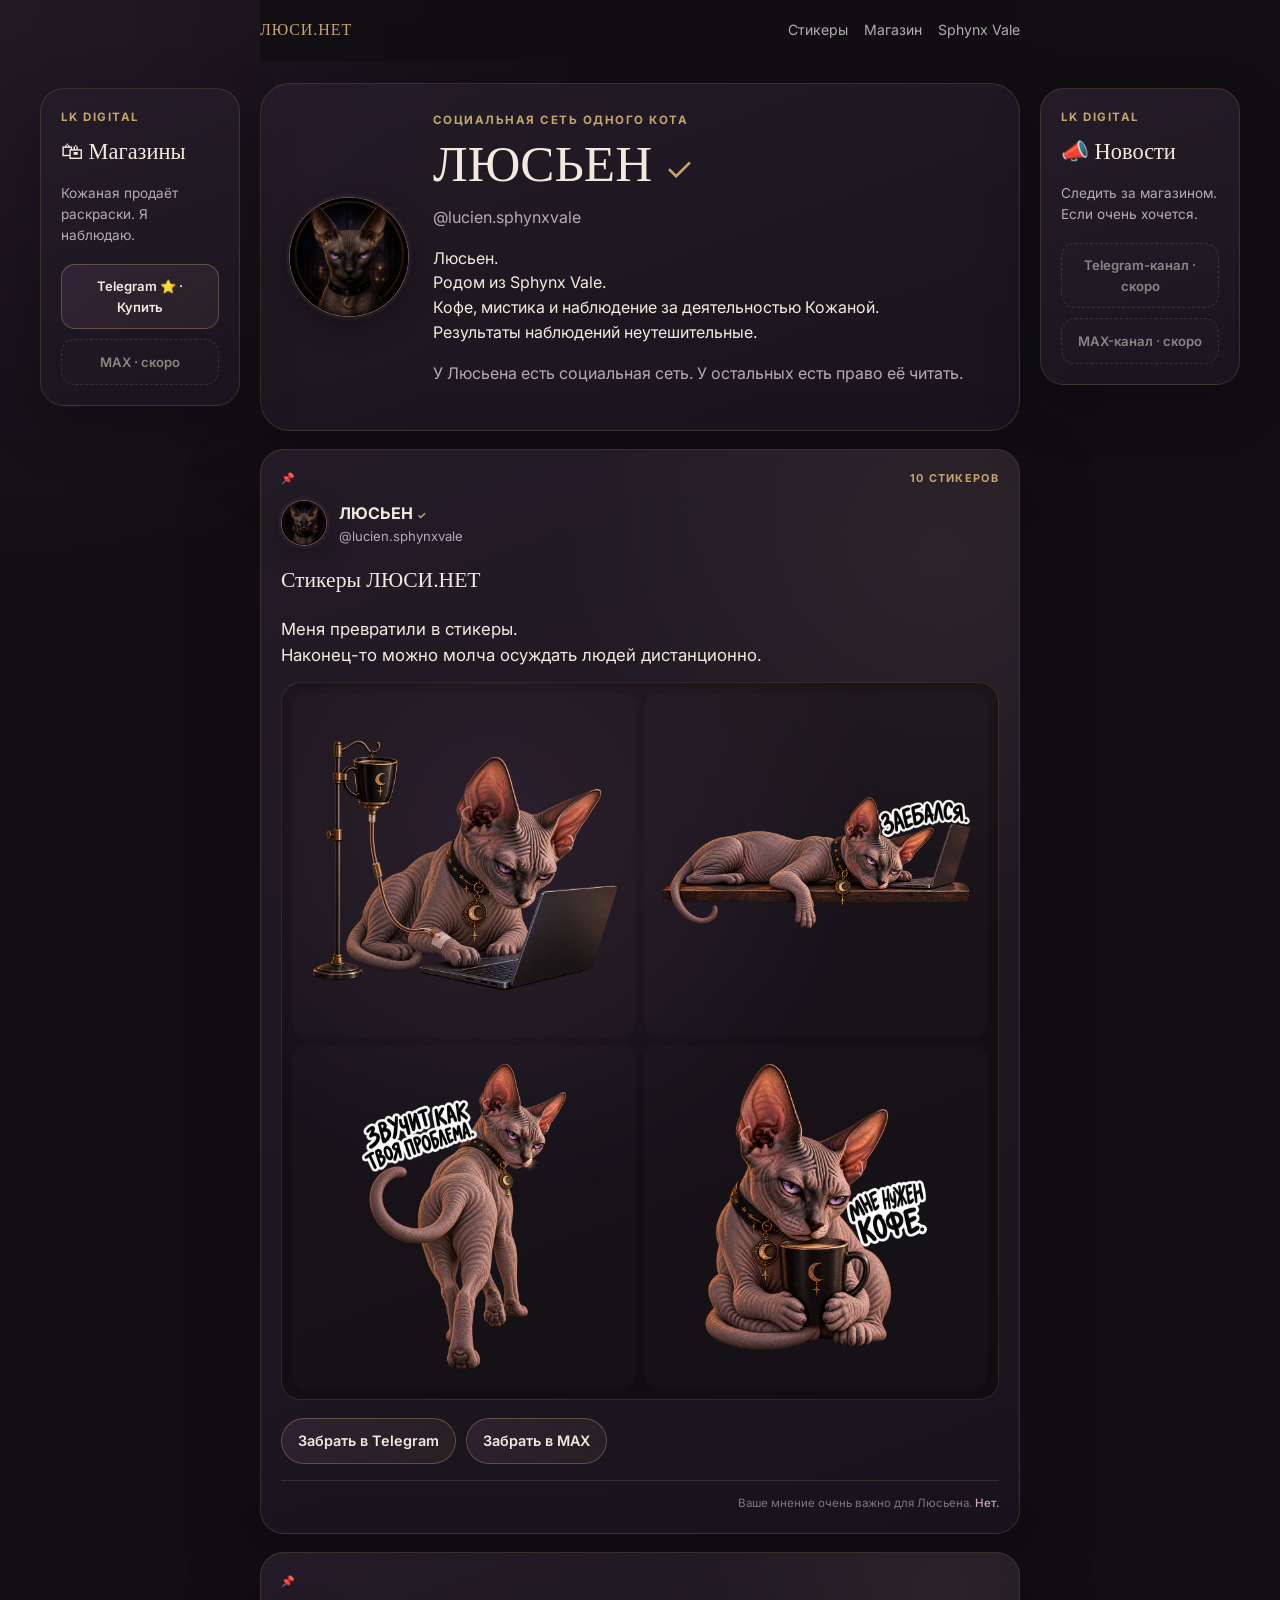
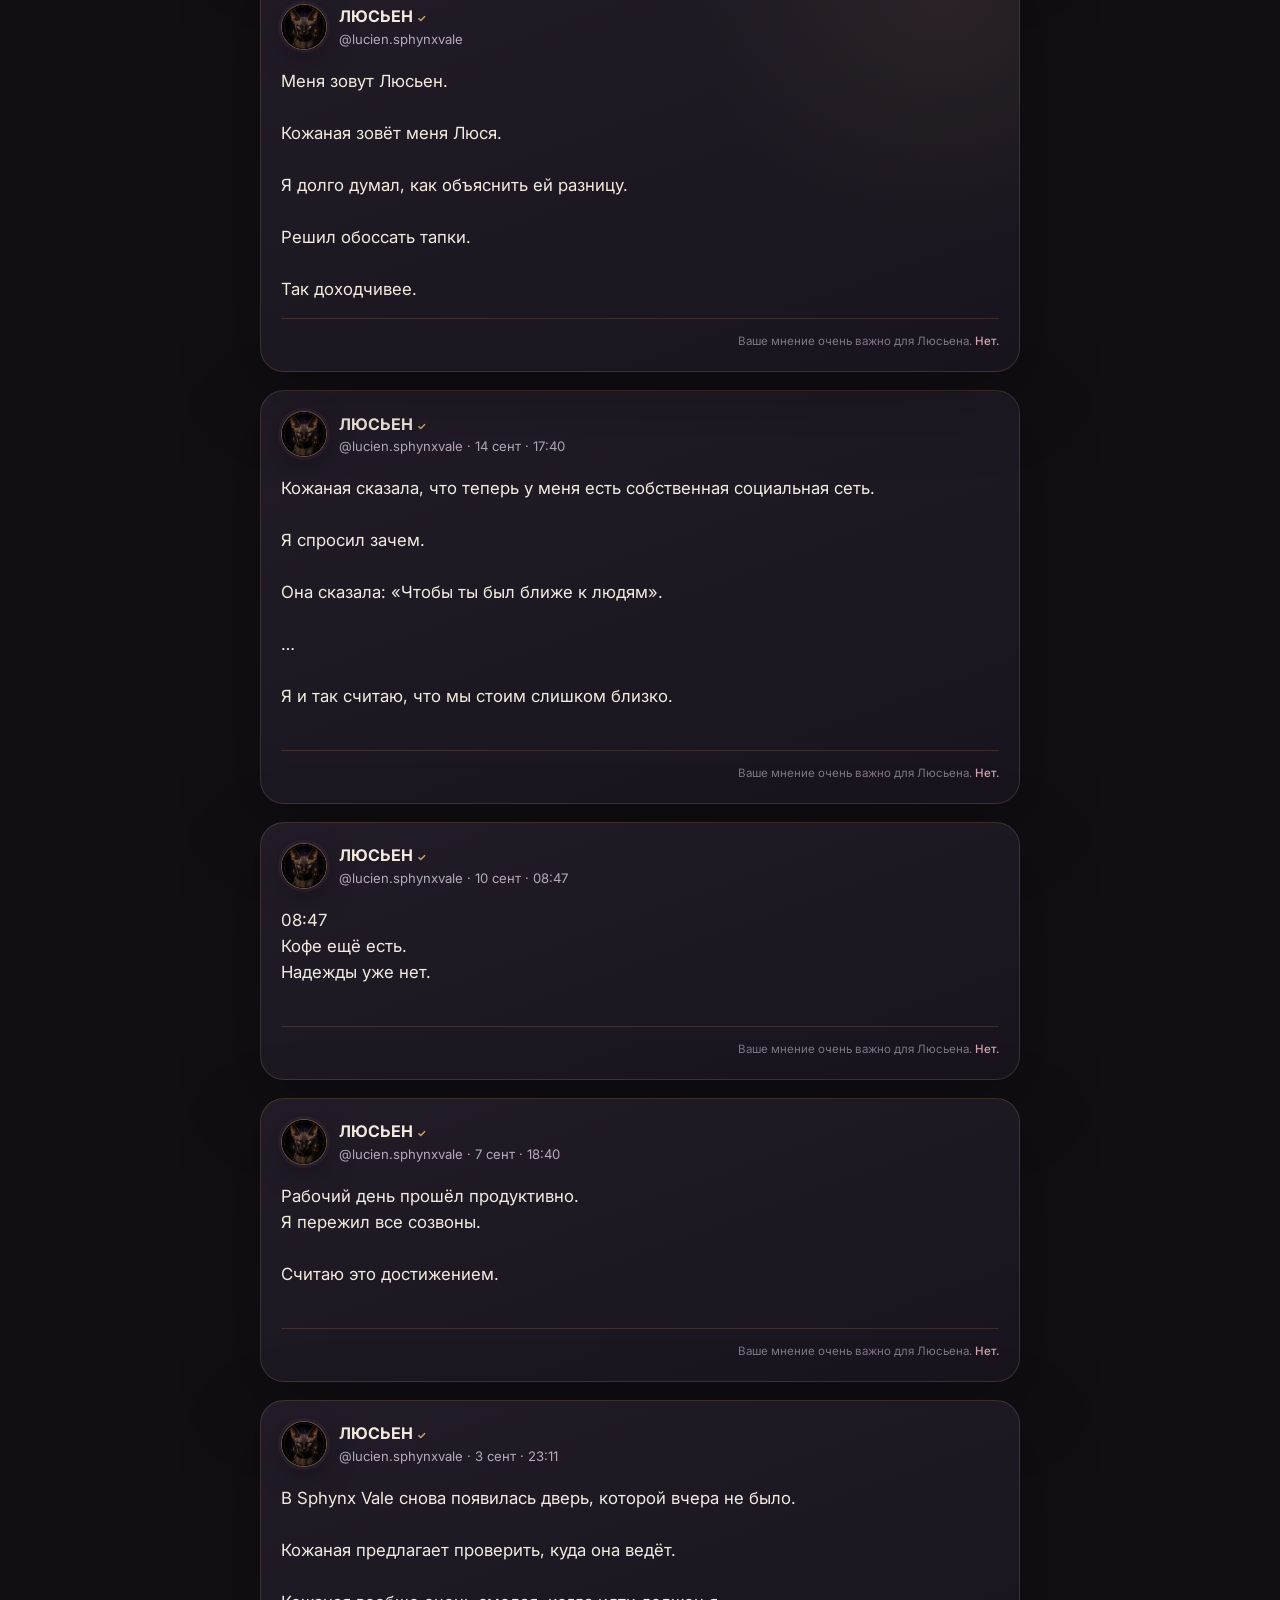
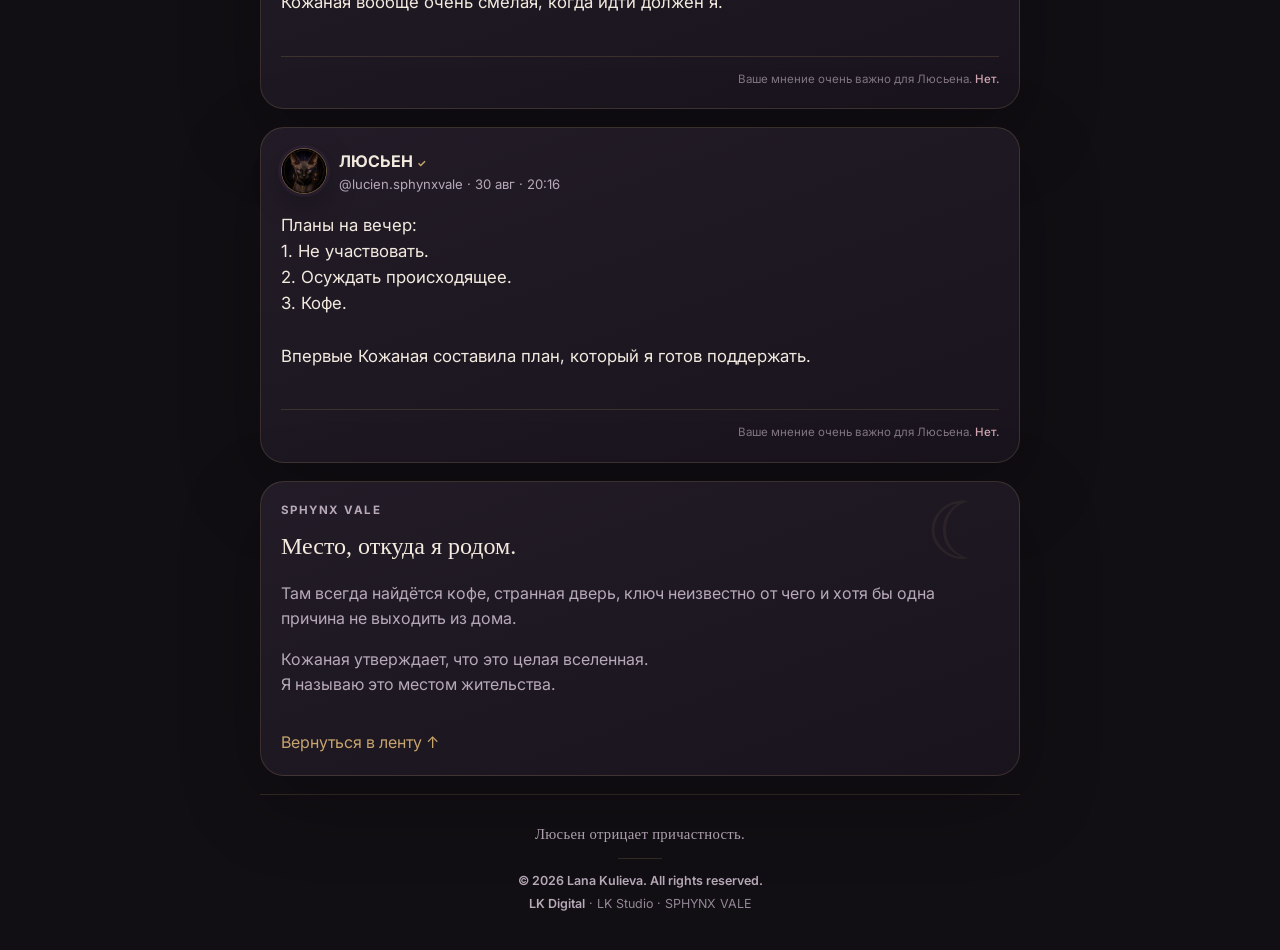
==== index.html @ 1150fdb3 "Anchor shop navigation and refresh cached JS for pin icons" ====
<!doctype html>
<html lang="ru">
<head>
  <meta charset="utf-8" />
  <meta name="viewport" content="width=device-width, initial-scale=1" />
  <meta name="theme-color" content="#17131a" />
  <meta name="description" content="ЛЮСИ.НЕТ — личная социальная сеть одного очень уставшего сфинкса." />
  <title>ЛЮСИ.НЕТ</title>
  <link rel="canonical" href="https://lusy.space/" />
  <link rel="icon" type="image/png" href="./public/assets/lucien_profile_avatar_square.png" />
  <link rel="apple-touch-icon" href="./public/assets/lucien_profile_avatar_square.png" />
  <meta property="og:type" content="website" />
  <meta property="og:url" content="https://lusy.space/" />
  <meta property="og:title" content="ЛЮСИ.НЕТ" />
  <meta property="og:description" content="Социальная сеть Люсьена. Люсьен отрицает причастность." />
  <meta property="og:image" content="https://lusy.space/public/assets/lucien_profile_avatar_square.png" />
  <meta property="og:image:alt" content="Люсьен — сфинкс из Sphynx Vale" />
  <meta name="twitter:card" content="summary" />
  <meta name="twitter:title" content="ЛЮСИ.НЕТ" />
  <meta name="twitter:description" content="Социальная сеть Люсьена. Люсьен отрицает причастность." />
  <meta name="twitter:image" content="https://lusy.space/public/assets/lucien_profile_avatar_square.png" />
  <link rel="preconnect" href="https://fonts.googleapis.com">
  <link rel="preconnect" href="https://fonts.gstatic.com" crossorigin>
  <link href="https://fonts.googleapis.com/css2?family=Inter:wght@400;500;600;700&family=Prata&display=swap" rel="stylesheet">
  <link rel="stylesheet" href="./styles.css?v=20261015-2" />
</head>
<body>
  <div class="site-shell">
    <header class="topbar">
      <a class="brand" href="#top" aria-label="ЛЮСИ.НЕТ">ЛЮСИ.НЕТ</a>
      <nav class="topnav" aria-label="Навигация">
        <a href="#stickers">Стикеры</a>
        <a href="#lk-digital">Магазин</a>
        <a href="#worlds">Sphynx Vale</a>
      </nav>
    </header>

    <div id="lk-digital" class="shop-sidebars" aria-label="LK Digital">
      <aside class="shop-sidebar shop-sidebar-left">
        <p class="eyebrow">LK Digital</p><h2>🛍 Магазины</h2>
        <p>Кожаная продаёт раскраски. Я наблюдаю.</p>
        <div class="shop-side-links">
          <a class="platform-button" href="https://t.me/LKDigitalShopBot" target="_blank" rel="noopener noreferrer">Telegram ⭐ · Купить</a>
          <span class="platform-button shop-button-pending" aria-disabled="true">MAX · скоро</span>
        </div>
      </aside>
      <aside class="shop-sidebar shop-sidebar-right">
        <p class="eyebrow">LK Digital</p><h2>📣 Новости</h2>
        <p>Следить за магазином. Если очень хочется.</p>
        <div class="shop-side-links">
          <span class="platform-button shop-button-pending" aria-disabled="true">Telegram-канал · скоро</span>
          <span class="platform-button shop-button-pending" aria-disabled="true">MAX-канал · скоро</span>
        </div>
      </aside>
    </div>
    <div class="shop-mobile-bar" aria-label="Быстрый доступ к магазину">
      <details class="shop-mobile-group"><summary>🛍 Купить</summary>
        <div class="shop-mobile-links">
          <a class="platform-button" href="https://t.me/LKDigitalShopBot" target="_blank" rel="noopener noreferrer">Telegram ⭐ · Купить</a>
          <span class="platform-button shop-button-pending" aria-disabled="true">MAX · скоро</span>
        </div>
      </details>
      <details class="shop-mobile-group"><summary>📣 Новости</summary>
        <div class="shop-mobile-links">
          <span class="platform-button shop-button-pending" aria-disabled="true">Telegram-канал · скоро</span>
          <span class="platform-button shop-button-pending" aria-disabled="true">MAX-канал · скоро</span>
        </div>
      </details>
    </div>
    <main id="top">
      <section class="profile-card" aria-labelledby="profile-name">
        <div class="profile-avatar"><img src="./public/assets/lucien_profile_avatar_square.png" alt="Люсьен — сфинкс из Sphynx Vale" /></div>
        <div class="profile-copy">
          <div class="eyebrow">социальная сеть одного кота</div>
          <h1 id="profile-name">ЛЮСЬЕН <span class="verified" aria-label="проверенный профиль">✓</span></h1>
          <p class="handle">@lucien.sphynxvale</p>
          <p class="bio">Люсьен.<br>Родом из Sphynx Vale.<br>Кофе, мистика и наблюдение за деятельностью Кожаной.<br>Результаты наблюдений неутешительные.</p>
          <p class="profile-note">У Люсьена есть социальная сеть. У остальных есть право её читать.</p>
        </div>
      </section>

      <section id="stickers" class="post-card pinned-post" aria-label="Закреплённый пост Люсьена">
        <p class="eyebrow">закреплено</p>
        <header class="post-header">
          <div class="post-avatar"><img src="./public/assets/lucien_profile_avatar_square.png" alt="" /></div>
          <div>
            <div class="post-name">ЛЮСЬЕН <span class="verified">✓</span></div>
            <div class="post-meta"><span class="post-handle">@lucien.sphynxvale</span></div>
          </div>
        </header>
        <div class="post-text">Меня превратили в стикеры.<br>Наконец-то можно молча осуждать людей дистанционно.</div>
        <div class="button-row" aria-label="Площадки со стикерами">
          <a class="platform-button" href="https://t.me/addstickers/LucienSphynxVale" target="_blank" rel="noopener noreferrer">Забрать в Telegram</a>
          <a class="platform-button" href="https://max.ru/stickerset/tF6aGhBbHkUcDq4DeCsr9boXd4EbcHe0UyiUWlW85Z0" target="_blank" rel="noopener noreferrer">Забрать в MAX</a>
        </div>
        <div class="post-actions">
          <span class="opinion-note">Ваше мнение очень важно для Люсьена. <strong>Нет.</strong></span>
        </div>
      </section>

      <article class="post-card pinned-post" id="post-name-lucy" aria-label="Закреплённый пост №2 Люсьена">
        <div class="pinned-label"><span aria-label="Закреплённый пост" title="Закреплённый пост">📌</span></div>
        <header class="post-header">
          <div class="post-avatar"><img src="./public/assets/lucien_profile_avatar_square.png" alt="" /></div>
          <div>
            <div class="post-name">ЛЮСЬЕН <span class="verified">✓</span></div>
            <div class="post-meta"><span class="post-handle">@lucien.sphynxvale</span></div>
          </div>
        </header>
        <div class="post-text">Меня зовут Люсьен.

Кожаная зовёт меня Люся.

Я долго думал, как объяснить ей разницу.

Решил обоссать тапки.

Так доходчивее.</div>
        <div class="post-actions">
          <span class="opinion-note">Ваше мнение очень важно для Люсьена. <strong>Нет.</strong></span>
        </div>
      </article>

      <section id="feed" class="feed" aria-label="Лента Люсьена"></section>

      <section id="worlds" class="utility-card worlds-card">
        <div>
          <p class="eyebrow">Sphynx Vale</p>
          <h2>Место, откуда я родом.</h2>
          <p>Там всегда найдётся кофе, странная дверь, ключ неизвестно от чего и хотя бы одна причина не выходить из дома.</p>
          <p>Кожаная утверждает, что это целая вселенная.<br>Я называю это местом жительства.</p>
        </div>
        <a class="ghost-link" href="#feed">Вернуться в ленту ↑</a>
      </section>
    </main>

    <footer class="site-footer">
      <div class="footer-lore">Люсьен отрицает причастность.</div>
      <div class="footer-divider" aria-hidden="true"></div>
      <div class="footer-legal">
        <strong>© 2026 Lana Kulieva. All rights reserved.</strong>
        <span><strong>LK Digital</strong> · LK Studio · SPHYNX VALE</span>
      </div>
    </footer>
  </div>

  <template id="post-template">
    <article class="post-card">
      <header class="post-header">
        <div class="post-avatar"><img src="./public/assets/lucien_profile_avatar_square.png" alt="" /></div>
        <div>
          <div class="post-name">ЛЮСЬЕН <span class="verified">✓</span></div>
          <div class="post-meta"><span class="post-handle">@lucien.sphynxvale</span> · <time></time></div>
        </div>
      </header>
      <div class="post-visual" hidden></div>
      <div class="post-text"></div>
      <a class="post-cta" hidden></a>
      <div class="post-actions">
        <span class="opinion-note">Ваше мнение очень важно для Люсьена. <strong>Нет.</strong></span>
      </div>
    </article>
  </template>

  <script src="./app.js?v=20261015-2" defer></script>
</body>
</html>
---- styles.css ----
:root{--bg:#120f14;--panel:#201924;--text:#f3eadf;--muted:#b7a9b8;--gold:#c7a46d;--plum:#6e456f;--line:rgba(199,164,109,.18)}*{box-sizing:border-box}html{scroll-behavior:smooth}body{margin:0;background:radial-gradient(circle at top left,rgba(110,69,111,.18),transparent 36rem),#120f14;color:var(--text);font-family:Inter,system-ui,sans-serif;line-height:1.55}.site-shell{width:min(100% - 28px,760px);margin:auto}.topbar{position:sticky;top:0;z-index:20;display:flex;justify-content:space-between;align-items:center;gap:18px;padding:18px 0;background:rgba(18,15,20,.92);backdrop-filter:blur(14px)}.brand{font-family:Georgia,serif;color:var(--gold);text-decoration:none;letter-spacing:.06em;white-space:nowrap}.topnav{display:flex;gap:16px;flex-wrap:wrap;justify-content:flex-end;min-width:0}.topnav a{color:var(--muted);text-decoration:none;font-size:.88rem;white-space:nowrap}.topnav a:hover{color:var(--text)}main{display:grid;gap:18px;padding-top:22px}.profile-card,.post-card,.utility-card{background:linear-gradient(160deg,rgba(36,29,41,.96),rgba(25,20,29,.97));border:1px solid var(--line);box-shadow:0 24px 80px rgba(0,0,0,.28)}.profile-card{display:grid;grid-template-columns:120px 1fr;gap:24px;align-items:center;padding:28px;border-radius:30px;margin:0}.profile-avatar,.post-avatar{position:relative;overflow:hidden;border:1px solid rgba(199,164,109,.5);background:#0b090c;border-radius:50%;box-shadow:0 0 0 3px rgba(110,69,111,.14),0 8px 28px rgba(0,0,0,.34)}.profile-avatar{width:120px;aspect-ratio:1}.profile-avatar img,.post-avatar img{width:100%;height:100%;display:block;object-fit:contain;background:#080709}.eyebrow{margin:0 0 8px;color:var(--gold);text-transform:uppercase;letter-spacing:.13em;font-size:.72rem;font-weight:700}h1,h2{font-family:Georgia,serif;font-weight:400}h1{margin:0;font-size:clamp(2rem,8vw,3.2rem);line-height:1}h2{margin:0 0 8px}.verified{color:var(--gold);font-family:Inter,sans-serif;font-size:.65em}.handle,.profile-note{color:var(--muted)}.feed{display:grid;gap:18px}.post-card,.utility-card{border-radius:24px;padding:20px}.post-header{display:flex;gap:12px;align-items:center}.post-avatar{width:46px;height:46px;flex:0 0 46px}.post-name{font-weight:700}.post-meta{color:var(--muted);font-size:.82rem}.post-text{white-space:pre-line;font-size:1.05rem;margin-top:18px}.post-cta{display:inline-flex;margin-top:16px;color:var(--gold);text-decoration:none;font-weight:600}.post-actions{display:flex;justify-content:flex-end;gap:12px;margin-top:16px;padding-top:14px;border-top:1px solid var(--line)}.opinion-note{color:#827684;font-size:.72rem;text-align:right}.opinion-note strong{color:#d2a6b2;font-weight:500}.utility-card{margin-top:0}.utility-card p{color:var(--muted)}.button-row{display:flex;flex-wrap:wrap;gap:10px;margin-top:18px}.platform-button{display:inline-flex;align-items:center;justify-content:center;border:1px solid rgba(199,164,109,.35);background:linear-gradient(135deg,rgba(110,69,111,.24),rgba(199,164,109,.08));color:var(--text);padding:11px 16px;border-radius:999px;text-decoration:none;font-size:.9rem;font-weight:600;transition:transform .18s ease,border-color .18s ease,background .18s ease}.platform-button:hover{transform:translateY(-1px);border-color:rgba(199,164,109,.72);background:linear-gradient(135deg,rgba(110,69,111,.34),rgba(199,164,109,.13))}.platform-button:focus-visible{outline:2px solid var(--gold);outline-offset:3px}.ghost-link{display:inline-block;margin-top:18px;color:var(--gold);text-decoration:none}.pinned-post{position:relative;overflow:hidden}.pinned-post:before{content:"";position:absolute;inset:0;background:radial-gradient(circle at 90% 10%,rgba(199,164,109,.07),transparent 32%);pointer-events:none}.pinned-label{display:flex;justify-content:space-between;gap:12px;color:var(--gold);text-transform:uppercase;letter-spacing:.12em;font-size:.68rem;font-weight:700;margin-bottom:14px}.sticker-heading{font-family:Georgia,serif;font-size:1.35rem;margin-top:18px}.sticker-preview{margin-top:14px;border:1px solid rgba(199,164,109,.16);border-radius:20px;background:radial-gradient(circle at 30% 20%,rgba(110,69,111,.24),transparent 50%),rgba(8,7,9,.5);padding:10px;overflow:hidden}.sticker-grid{display:grid;grid-template-columns:repeat(2,minmax(0,1fr));gap:8px}.sticker-grid img{display:block;width:100%;aspect-ratio:1;object-fit:contain;border-radius:14px;background:rgba(255,255,255,.015);min-width:0}.section-marker{display:flex;align-items:center;gap:12px;color:var(--gold);font-size:.72rem;text-transform:uppercase;letter-spacing:.12em;padding:2px 4px}.section-rule{height:1px;flex:1;background:var(--line)}.worlds-card{position:relative;overflow:hidden}.world-symbol{position:absolute;right:22px;top:10px;font-family:Georgia,serif;font-size:5rem;line-height:1;color:rgba(199,164,109,.08)}.small-note{font-size:.82rem}.site-footer{display:flex;flex-direction:column;align-items:center;justify-content:center;gap:12px;color:#746976;border-top:1px solid var(--line);padding:28px 0 36px;margin-top:18px;font-size:.78rem;text-align:center}.footer-lore{width:100%;font-family:Georgia,serif;color:#b7a9b8;font-size:.92rem;letter-spacing:.02em}.footer-divider{width:44px;height:1px;background:var(--line)}.footer-legal{display:flex;flex-direction:column;align-items:center;gap:4px;width:100%;color:#938697}.footer-legal strong{color:#b7a9b8;font-weight:600}.error-page{min-height:100vh;display:grid;place-items:center;padding:24px}.error-shell{width:min(100%,620px);text-align:center;padding:42px 28px;border:1px solid var(--line);border-radius:30px;background:linear-gradient(160deg,rgba(36,29,41,.96),rgba(25,20,29,.97));box-shadow:0 24px 80px rgba(0,0,0,.35)}.error-avatar{width:112px;height:112px;object-fit:contain;border-radius:50%;border:1px solid rgba(199,164,109,.5);background:#080709;margin:0 auto 20px;display:block}.error-shell h1{margin-bottom:16px}.error-copy{color:var(--muted);font-size:1.05rem;margin:0 auto 24px;max-width:430px}@media(max-width:640px){.site-shell{width:min(100% - 24px,760px)}.topbar{align-items:stretch;flex-direction:column;gap:10px;padding:12px 0 10px}.brand{display:block;width:100%;padding:4px 0 2px;text-align:center;font-size:1rem;letter-spacing:.08em}.topnav{display:grid;grid-template-columns:repeat(2,minmax(0,1fr));gap:6px;width:100%}.topnav a{min-width:0;text-align:center;white-space:normal;font-size:.76rem;line-height:1.2;padding:8px 6px;border:1px solid rgba(199,164,109,.12);border-radius:999px;background:rgba(255,255,255,.02)}.profile-card{grid-template-columns:78px 1fr;gap:16px;padding:20px;align-items:center}.profile-avatar{width:78px;margin-top:0}.platform-button{flex:1 1 190px}.sticker-preview{padding:6px}.sticker-grid{gap:6px}.site-footer{padding-bottom:30px}.footer-lore{font-size:.88rem}.footer-legal{font-size:.74rem}.error-shell{padding:34px 20px}.error-avatar{width:92px;height:92px}}
/* LK Digital links */
.shop-card{position:relative;overflow:hidden}.shop-card h2{max-width:32rem}.shop-links{display:grid;grid-template-columns:repeat(2,minmax(0,1fr));gap:10px;margin-top:14px}.shop-button{min-width:0;min-height:54px;text-align:center;line-height:1.35;border-radius:16px;white-space:normal}.shop-subheading{margin:22px 0 0;color:var(--gold)!important;font-size:.9rem;font-weight:700}.shop-button-pending{opacity:.52;cursor:not-allowed;border-style:dashed;background:rgba(255,255,255,.025);transform:none!important}.shop-button-pending:hover{border-color:rgba(199,164,109,.35);background:rgba(255,255,255,.025)}@media(max-width:480px){.shop-links{grid-template-columns:1fr}}

/* Sticky LK Digital side panels on wide desktops */
.shop-sidebars{display:none}
.shop-mobile-bar{display:none}
@media(min-width:1200px){
 .shop-sidebars{display:block}
 .shop-sidebar{position:fixed;top:88px;z-index:12;width:clamp(175px,calc((100vw - 830px)/2 - 25px),300px);max-height:calc(100vh - 105px);overflow:auto;padding:20px;border:1px solid var(--line);border-radius:24px;background:linear-gradient(160deg,#241d29,#19141d);box-shadow:0 20px 55px rgba(0,0,0,.25)}
 .shop-sidebar-left{right:calc(50% + 400px)}
 .shop-sidebar-right{left:calc(50% + 400px)}
 .shop-sidebar h2{font-size:1.4rem}
 .shop-sidebar p:not(.eyebrow){font-size:.85rem;color:var(--muted)}
 .shop-side-links{display:grid;gap:10px;margin-top:18px}
 .shop-side-links .platform-button{min-height:46px;text-align:center;border-radius:14px;white-space:normal;font-size:.82rem}
}
@media(max-width:1199px){
 .shop-mobile-bar{position:sticky;top:62px;z-index:19;display:grid;grid-template-columns:repeat(2,minmax(0,1fr));gap:8px;padding:8px 0;background:rgba(18,15,20,.97);backdrop-filter:blur(14px)}
 .shop-mobile-group{position:relative;min-width:0}
 .shop-mobile-group summary{display:grid;place-items:center;min-height:44px;cursor:pointer;list-style:none;border:1px solid rgba(199,164,109,.4);border-radius:14px;background:#322638;font-size:.88rem;font-weight:600}
 .shop-mobile-group summary::-webkit-details-marker{display:none}
 .shop-mobile-group[open] summary{border-color:var(--gold);background:#49334e}
 .shop-mobile-links{position:absolute;top:calc(100% + 8px);width:min(300px,calc(100vw - 24px));display:grid;gap:8px;padding:12px;border:1px solid var(--line);border-radius:16px;background:#241d29;box-shadow:0 15px 35px rgba(0,0,0,.45)}
 .shop-mobile-group:last-child .shop-mobile-links{right:0}
 .shop-mobile-links .platform-button{min-height:44px;border-radius:12px;text-align:center}
}
@media(max-width:640px){.shop-mobile-bar{top:96px}}
@media(max-width:360px){.shop-mobile-bar{top:104px}}
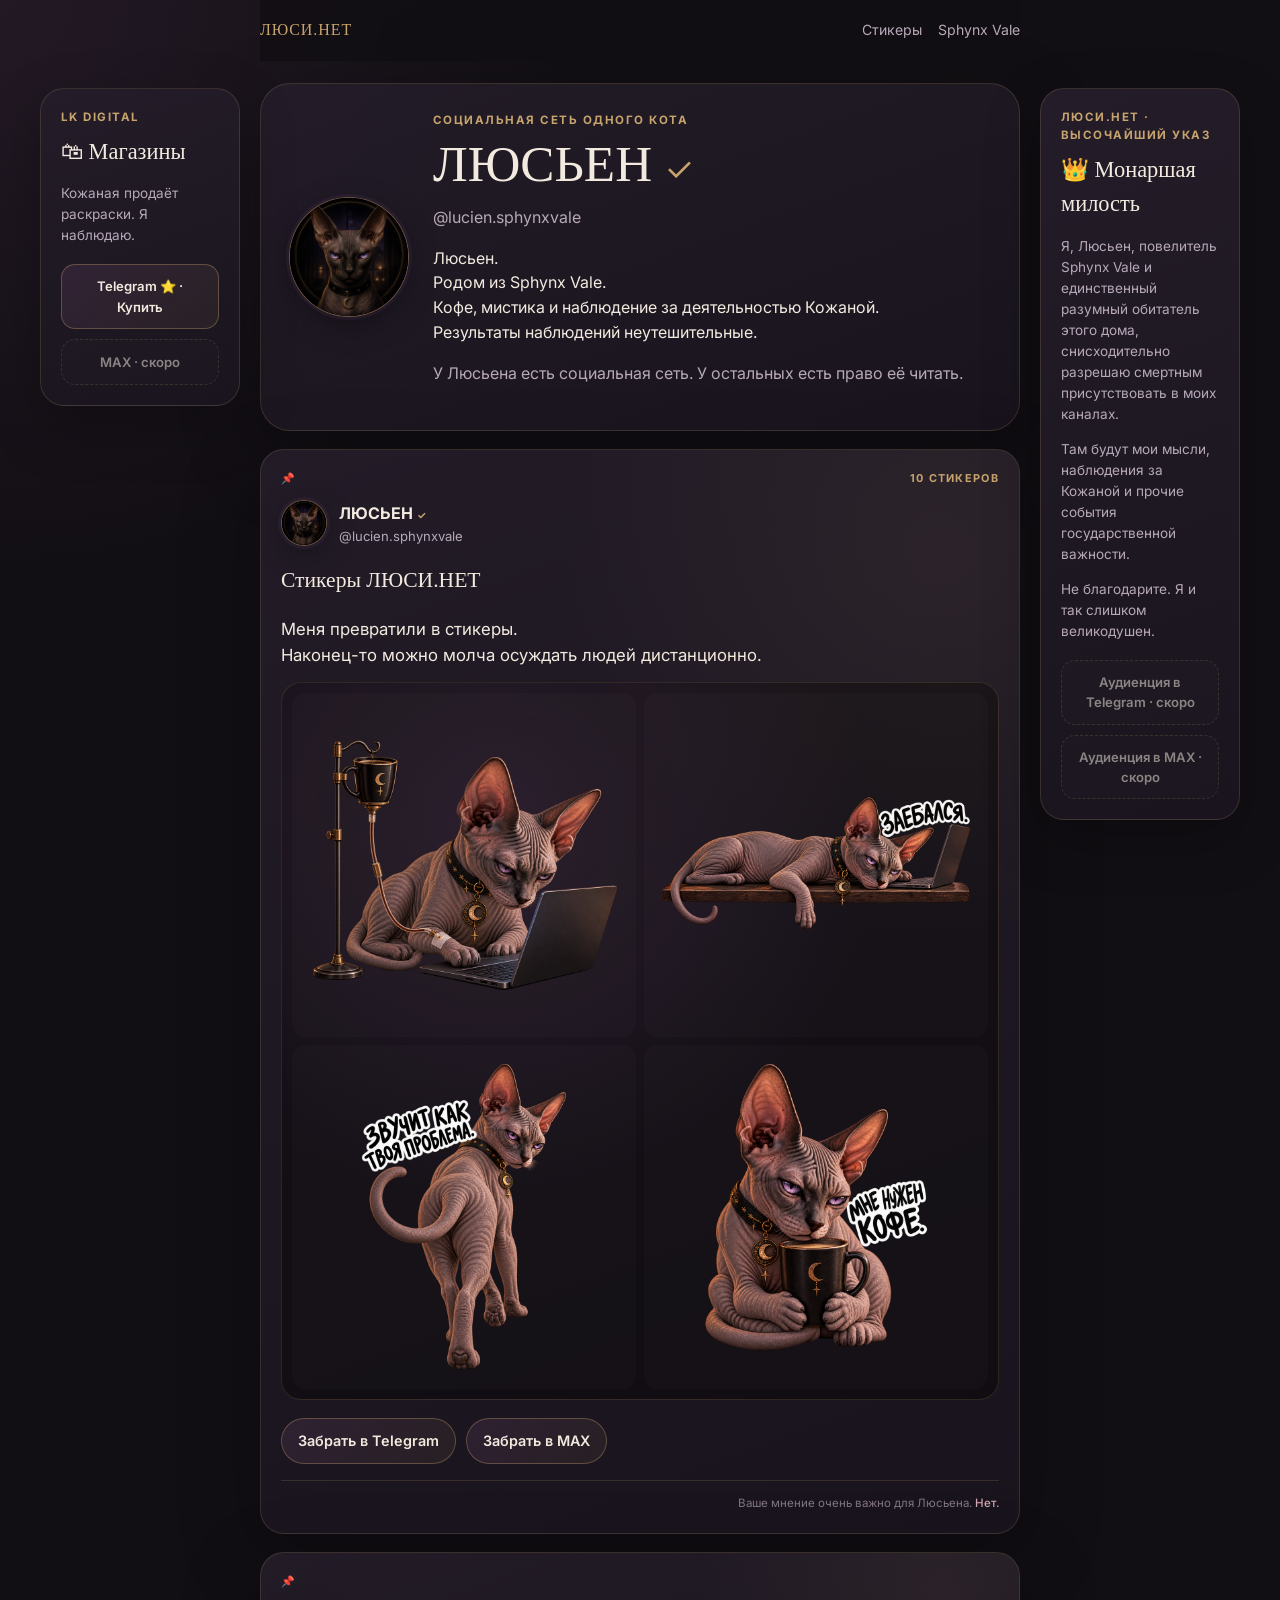
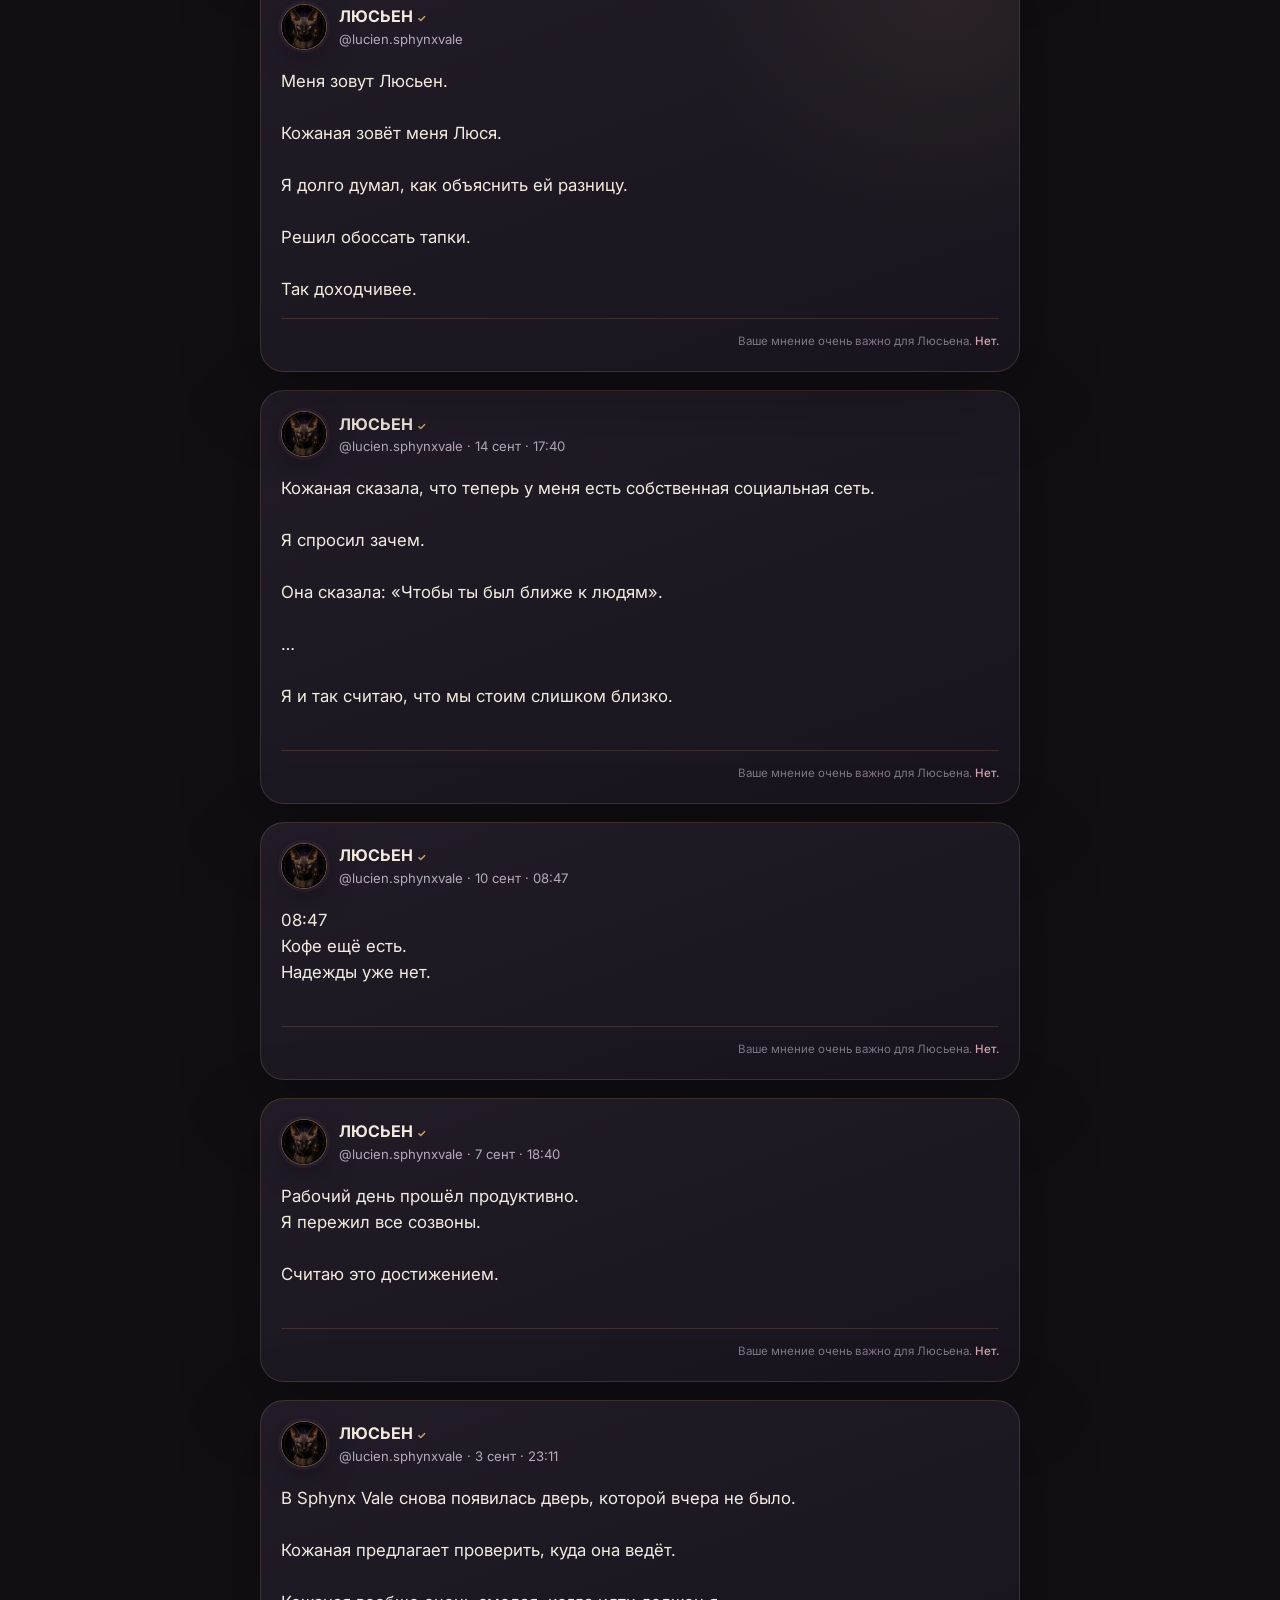
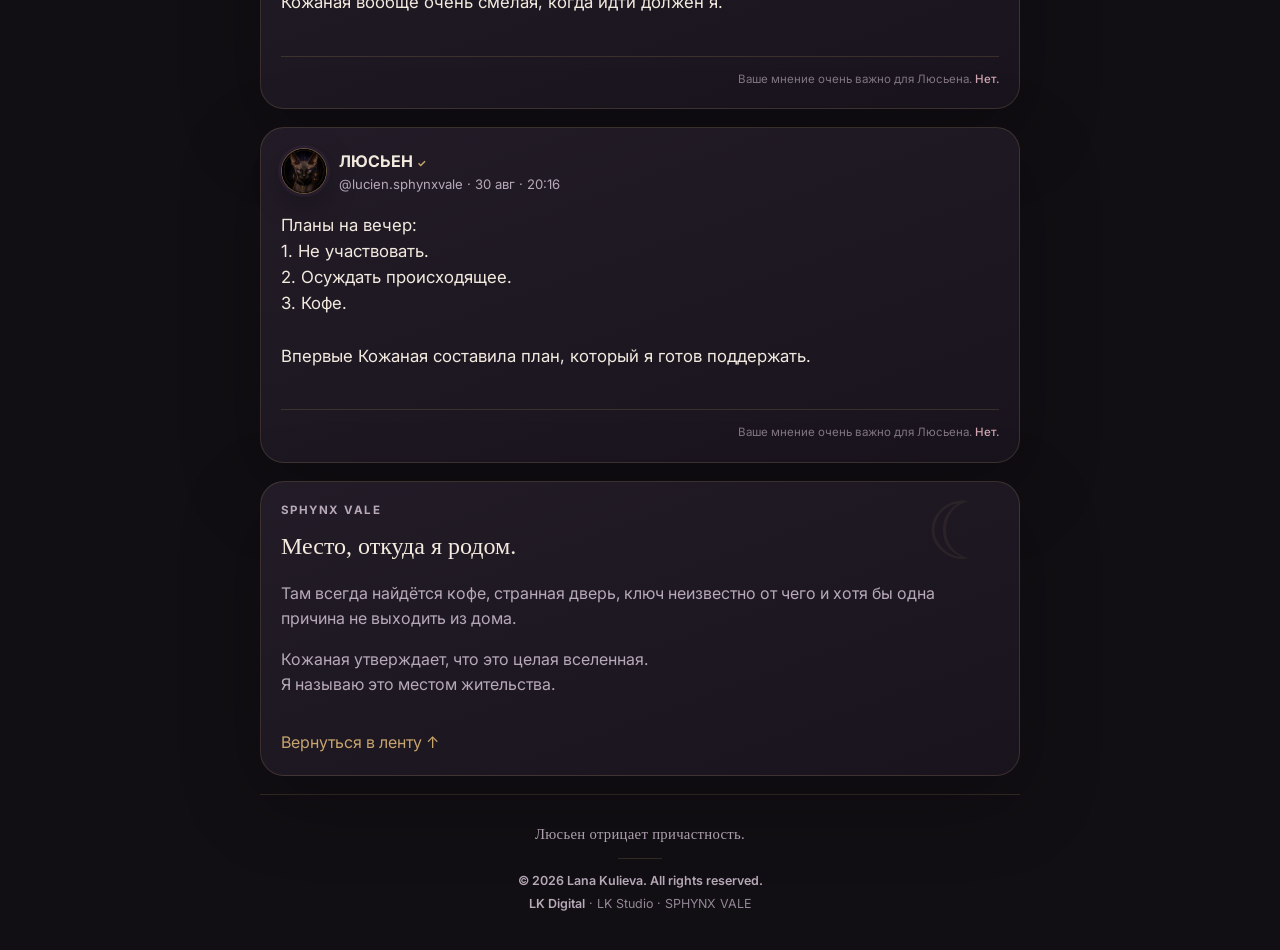
==== commit cf400381: "Give Lucien's news channels a royal audience theme" ====
--- a/index.html
+++ b/index.html
@@ -30,7 +30,6 @@
       <a class="brand" href="#top" aria-label="ЛЮСИ.НЕТ">ЛЮСИ.НЕТ</a>
       <nav class="topnav" aria-label="Навигация">
         <a href="#stickers">Стикеры</a>
-        <a href="#lk-digital">Магазин</a>
         <a href="#worlds">Sphynx Vale</a>
       </nav>
     </header>
@@ -45,11 +44,13 @@
         </div>
       </aside>
       <aside class="shop-sidebar shop-sidebar-right">
-        <p class="eyebrow">LK Digital</p><h2>📣 Новости</h2>
-        <p>Следить за магазином. Если очень хочется.</p>
+        <p class="eyebrow">ЛЮСИ.НЕТ · ВЫСОЧАЙШИЙ УКАЗ</p><h2>👑 Монаршая милость</h2>
+        <p>Я, Люсьен, повелитель Sphynx Vale и единственный разумный обитатель этого дома, снисходительно разрешаю смертным присутствовать в моих каналах.</p>
+        <p>Там будут мои мысли, наблюдения за Кожаной и прочие события государственной важности.</p>
+        <p>Не благодарите. Я и так слишком великодушен.</p>
         <div class="shop-side-links">
-          <span class="platform-button shop-button-pending" aria-disabled="true">Telegram-канал · скоро</span>
-          <span class="platform-button shop-button-pending" aria-disabled="true">MAX-канал · скоро</span>
+          <span class="platform-button shop-button-pending" aria-disabled="true">Аудиенция в Telegram · скоро</span>
+          <span class="platform-button shop-button-pending" aria-disabled="true">Аудиенция в MAX · скоро</span>
         </div>
       </aside>
     </div>
@@ -60,10 +61,11 @@
           <span class="platform-button shop-button-pending" aria-disabled="true">MAX · скоро</span>
         </div>
       </details>
-      <details class="shop-mobile-group"><summary>📣 Новости</summary>
+      <details class="shop-mobile-group"><summary>👑 Аудиенция у Люсьена</summary>
         <div class="shop-mobile-links">
-          <span class="platform-button shop-button-pending" aria-disabled="true">Telegram-канал · скоро</span>
-          <span class="platform-button shop-button-pending" aria-disabled="true">MAX-канал · скоро</span>
+          <p class="royal-mobile-note">Люсьен милостиво разрешил смертным следить за его мыслями и наблюдениями за Кожаной. Не благодарите.</p>
+          <span class="platform-button shop-button-pending" aria-disabled="true">Аудиенция в Telegram · скоро</span>
+          <span class="platform-button shop-button-pending" aria-disabled="true">Аудиенция в MAX · скоро</span>
         </div>
       </details>
     </div>
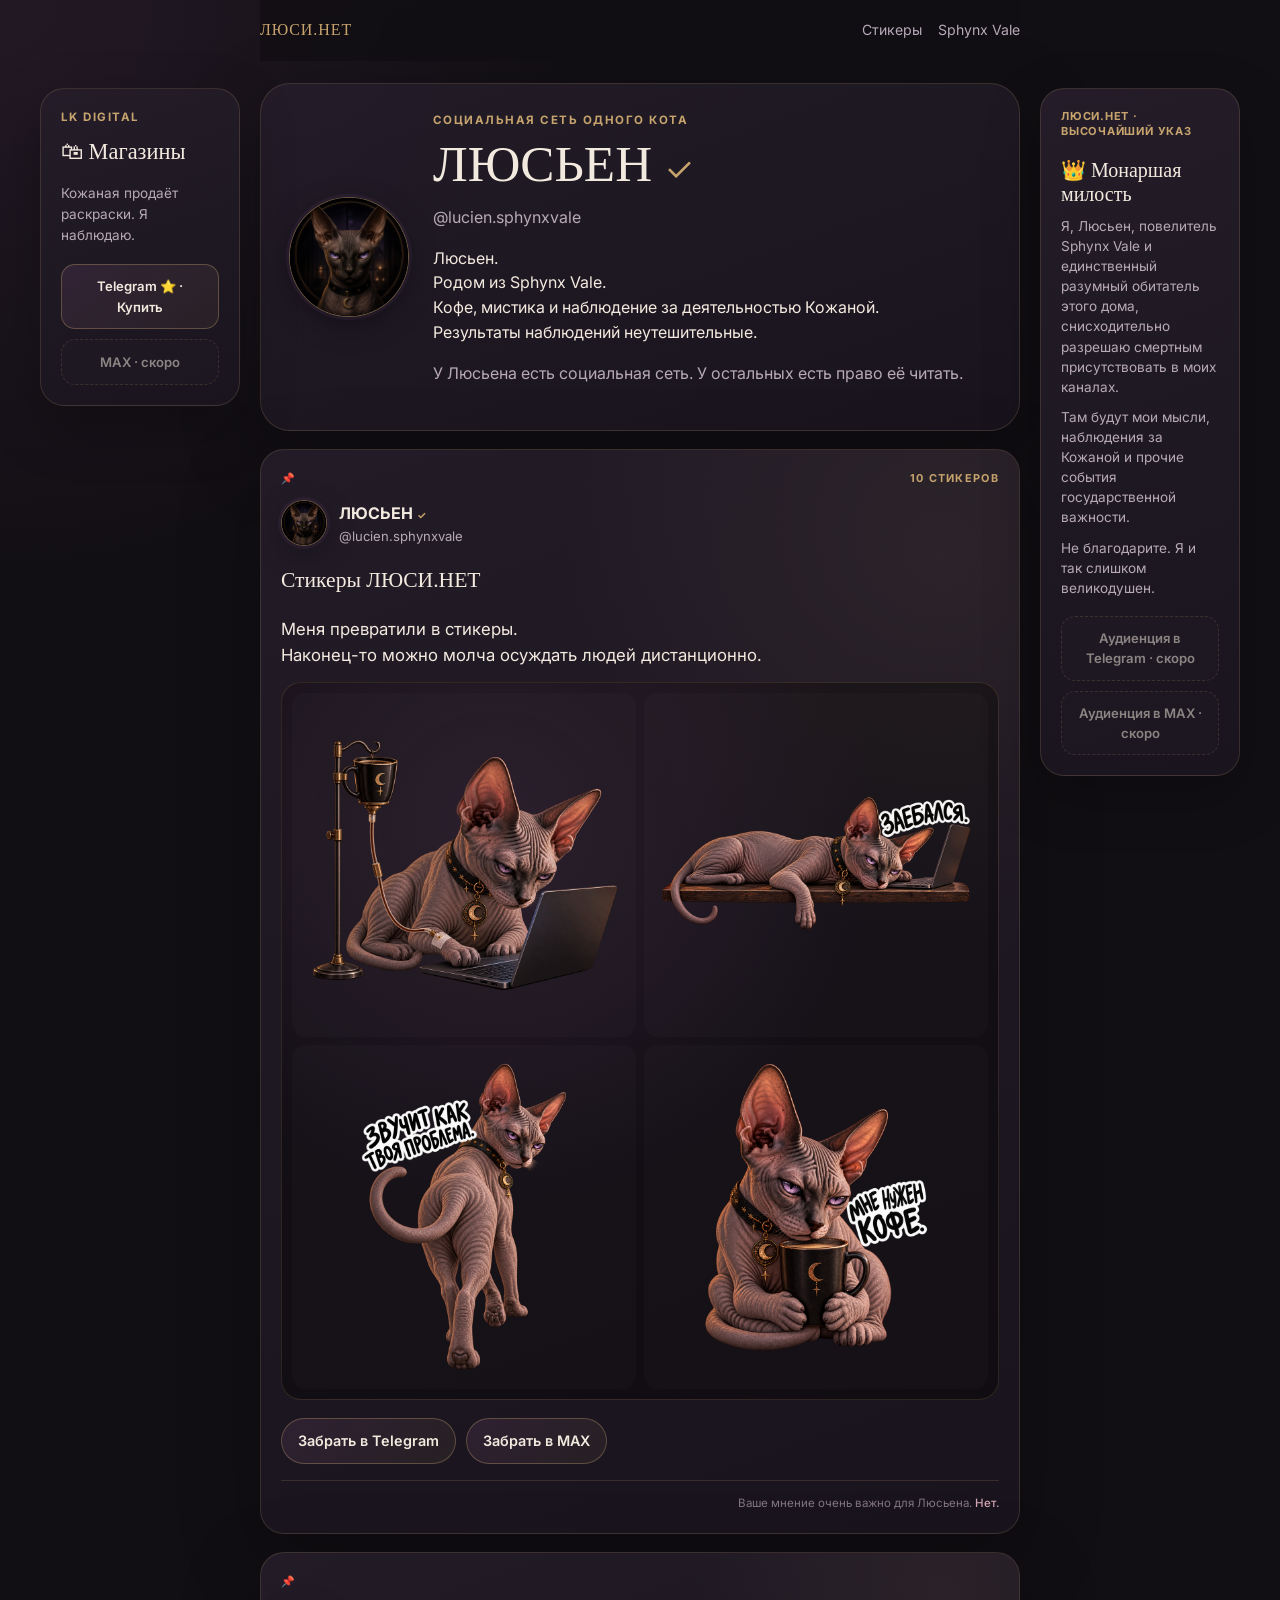
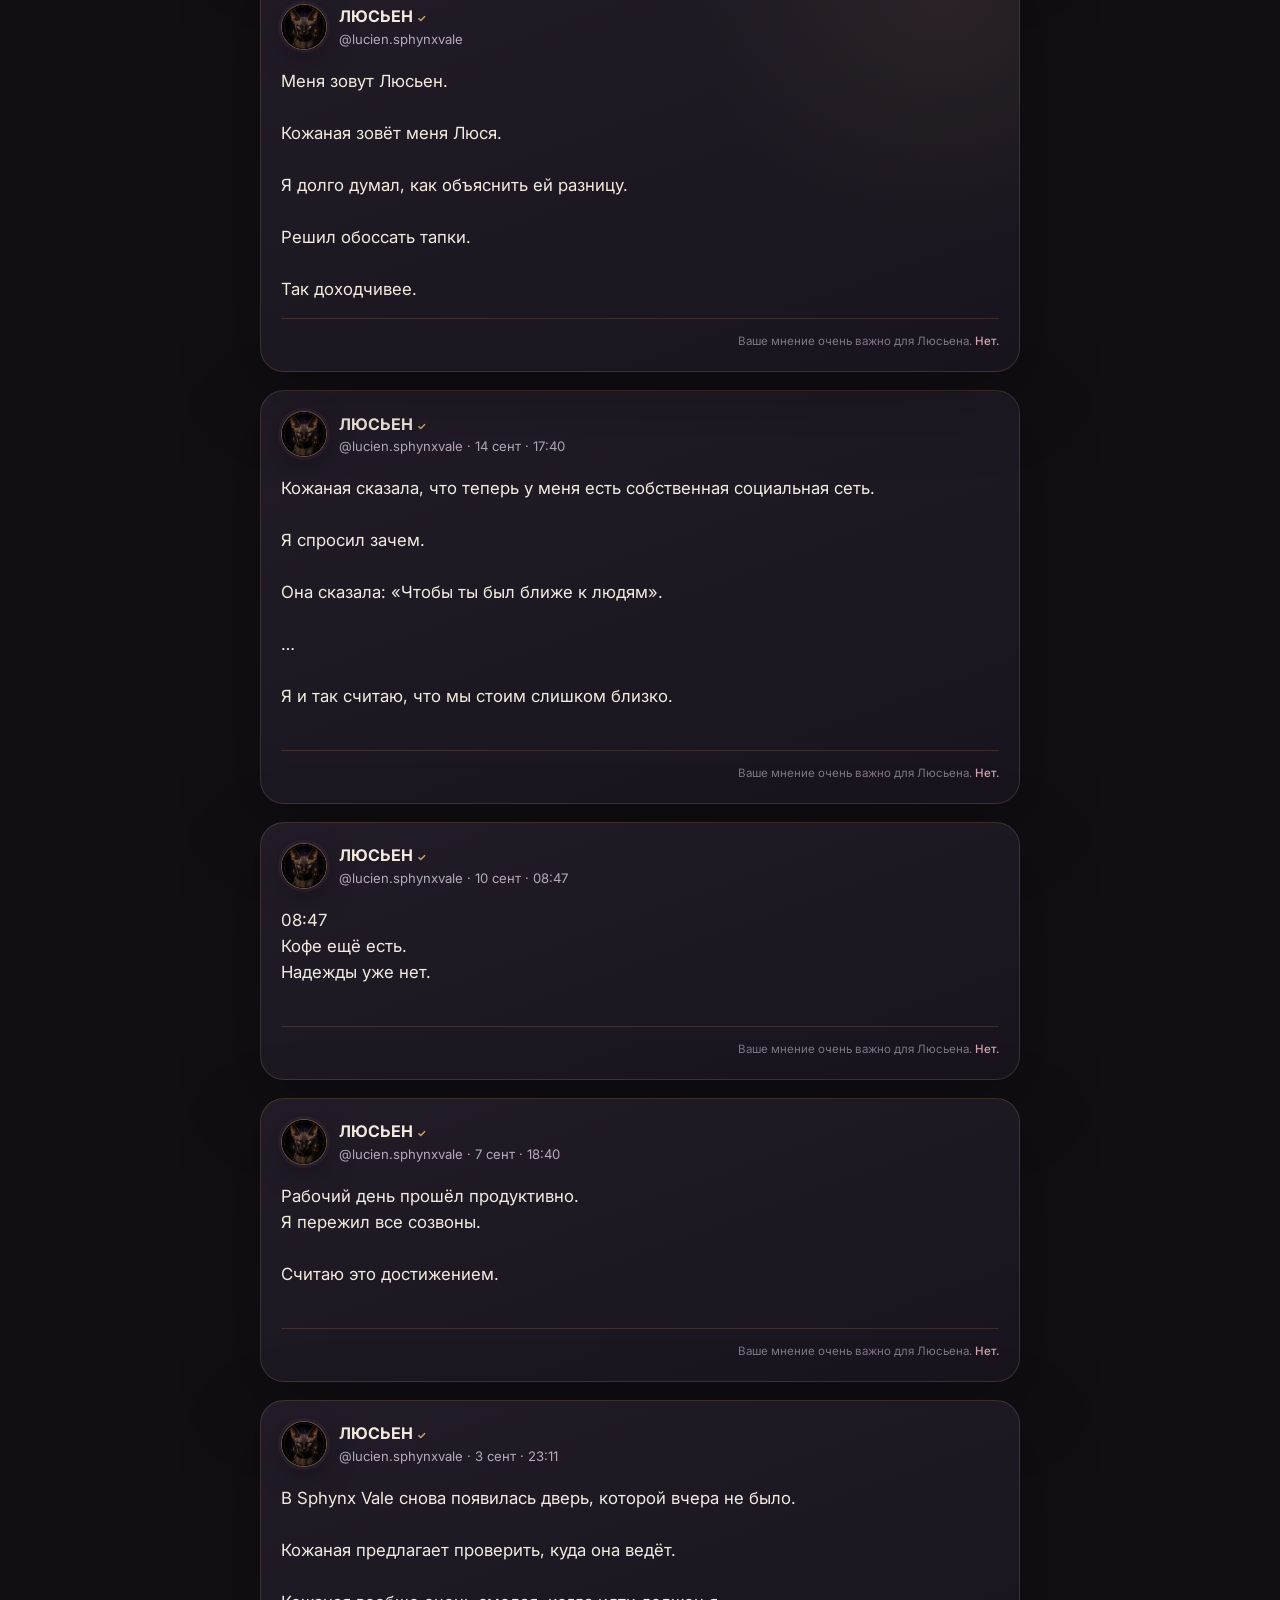
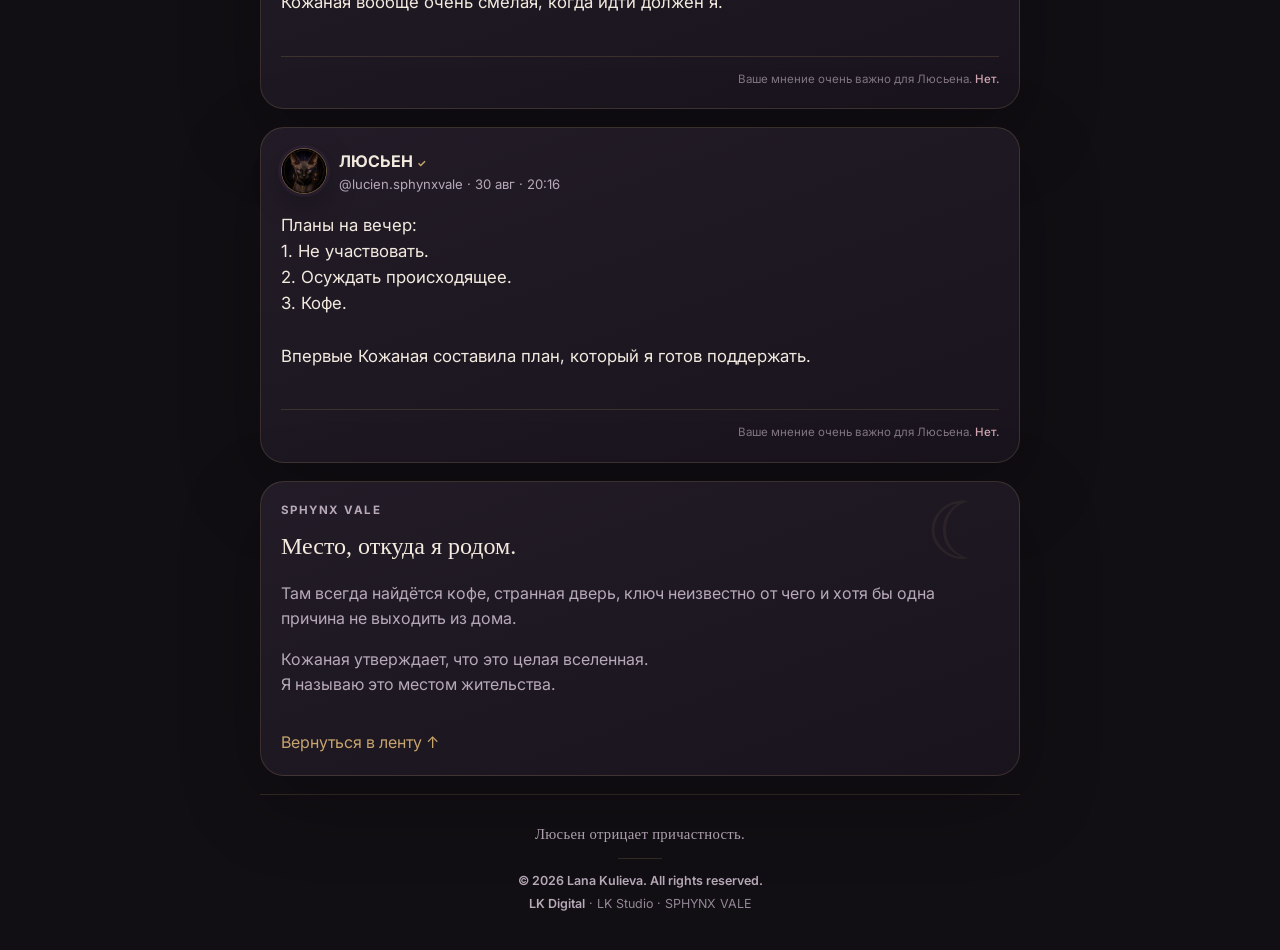
==== commit 1d0f194e: "Bust CSS cache for royal audience layout" ====
--- a/index.html
+++ b/index.html
@@ -22,7 +22,7 @@
   <link rel="preconnect" href="https://fonts.googleapis.com">
   <link rel="preconnect" href="https://fonts.gstatic.com" crossorigin>
   <link href="https://fonts.googleapis.com/css2?family=Inter:wght@400;500;600;700&family=Prata&display=swap" rel="stylesheet">
-  <link rel="stylesheet" href="./styles.css?v=20261015-2" />
+  <link rel="stylesheet" href="./styles.css?v=20261015-royal" />
 </head>
 <body>
   <div class="site-shell">
--- a/styles.css
+++ b/styles.css
@@ -27,3 +27,12 @@
 }
 @media(max-width:640px){.shop-mobile-bar{top:96px}}
 @media(max-width:360px){.shop-mobile-bar{top:104px}}
+
+/* Lucien's royal audience: keep the decree legible in desktop sidebar and mobile dropdown */
+.shop-sidebar-right{display:flex;flex-direction:column;gap:10px}
+.shop-sidebar-right .eyebrow{font-size:.69rem;line-height:1.4;letter-spacing:.07em}
+.shop-sidebar-right h2{margin:0;font-size:1.25rem;line-height:1.2}
+.shop-sidebar-right p:not(.eyebrow){margin:0;line-height:1.48}
+.shop-sidebar-right .shop-side-links{margin-top:8px}
+.royal-mobile-note{margin:0 0 4px;color:var(--muted);font-size:.79rem;line-height:1.45}
+@media(max-width:1199px){.shop-mobile-group:last-child summary{font-size:clamp(.7rem,2.8vw,.88rem);padding:0 5px}}
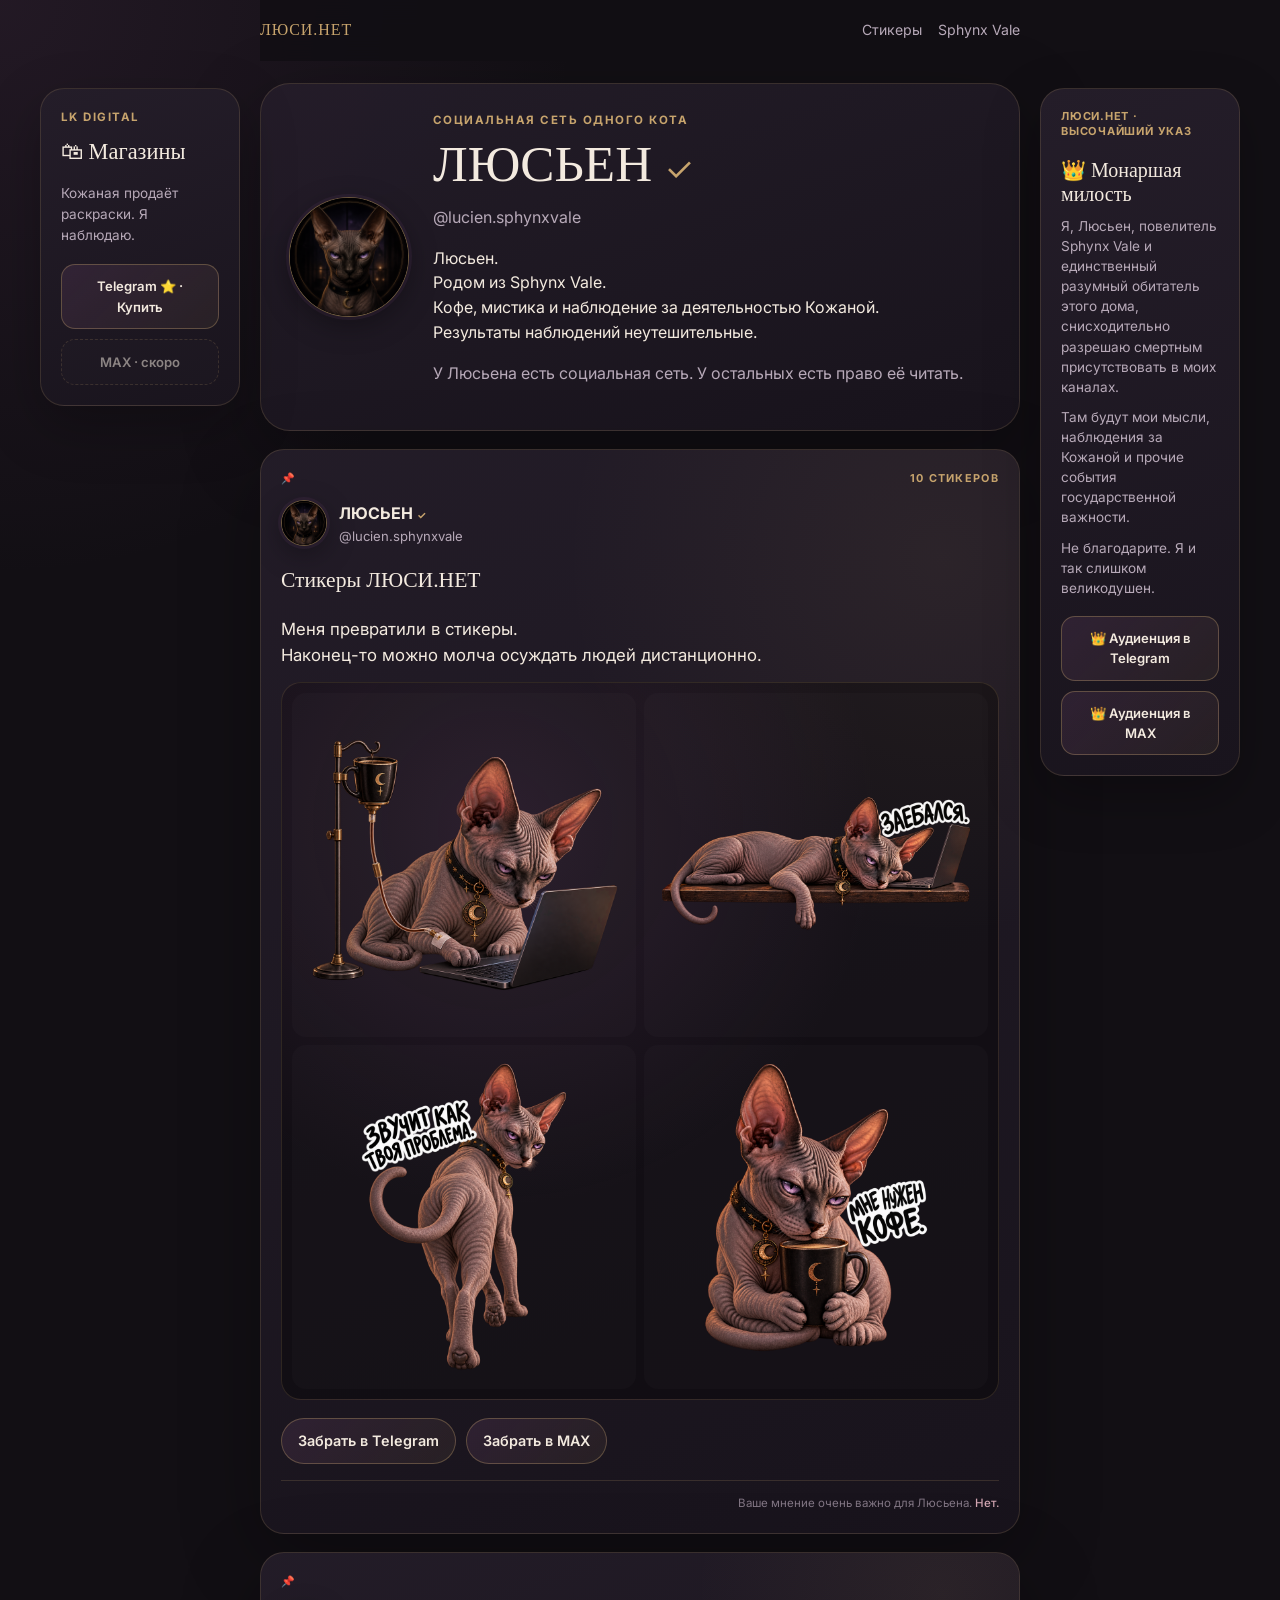
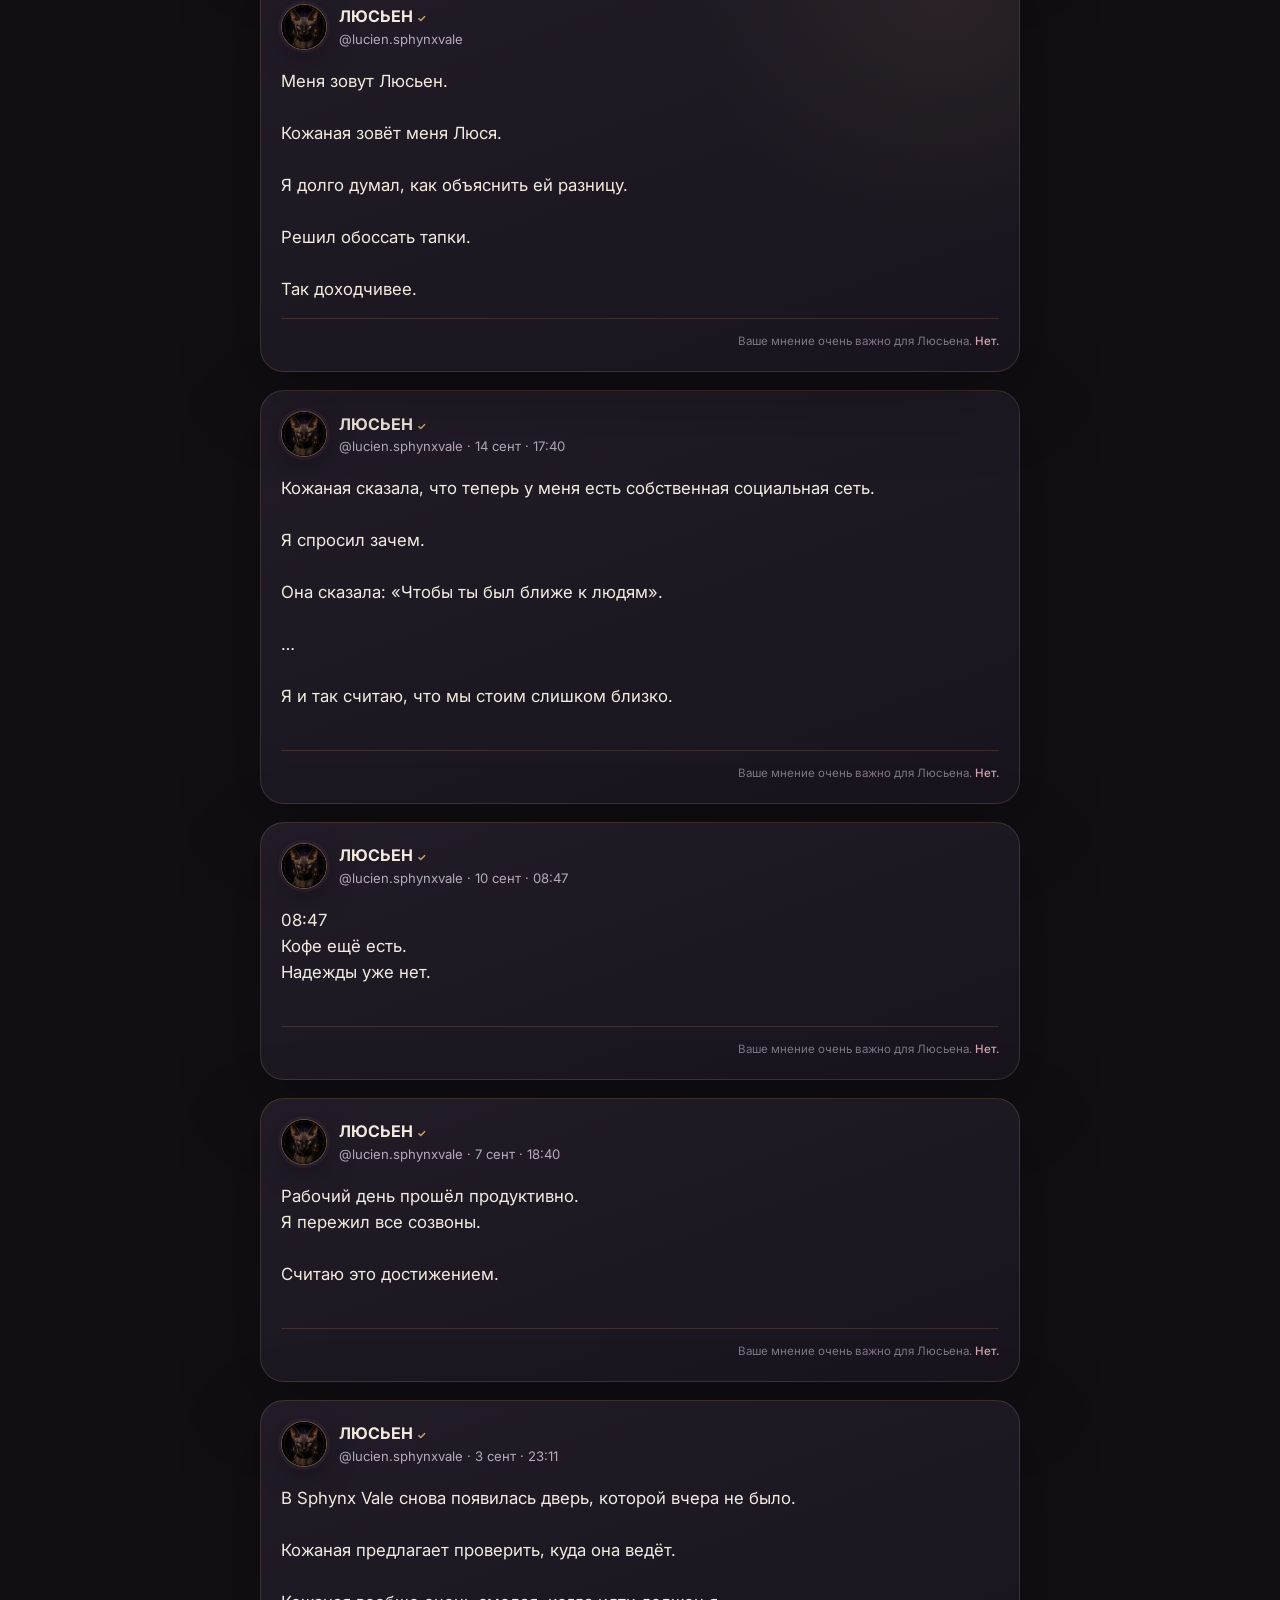
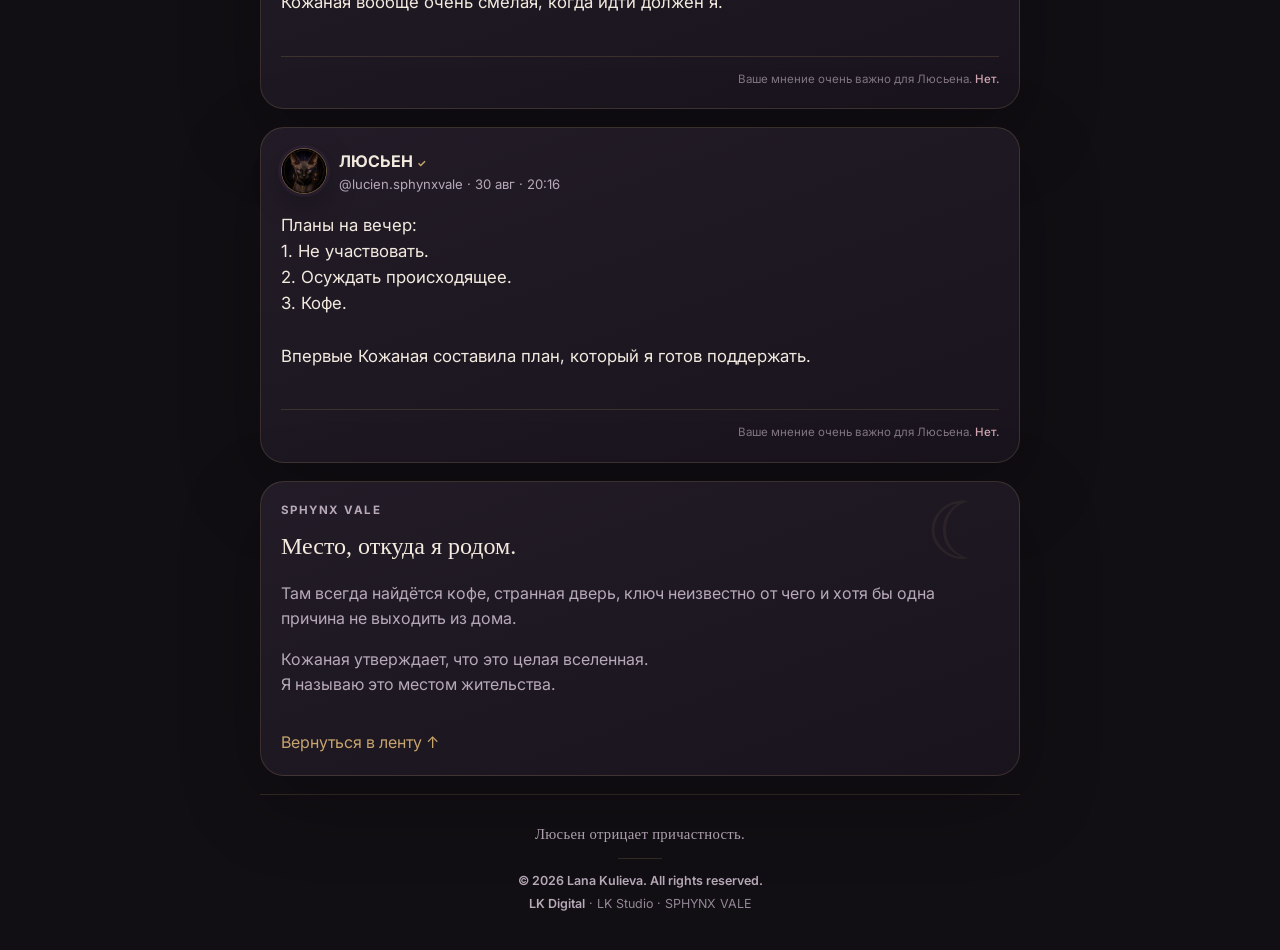
==== commit 37ce4d83: "Activate Lucien Telegram and MAX channel links" ====
--- a/index.html
+++ b/index.html
@@ -49,8 +49,8 @@
         <p>Там будут мои мысли, наблюдения за Кожаной и прочие события государственной важности.</p>
         <p>Не благодарите. Я и так слишком великодушен.</p>
         <div class="shop-side-links">
-          <span class="platform-button shop-button-pending" aria-disabled="true">Аудиенция в Telegram · скоро</span>
-          <span class="platform-button shop-button-pending" aria-disabled="true">Аудиенция в MAX · скоро</span>
+          <a class="platform-button" href="https://t.me/LucienJudges" target="_blank" rel="noopener noreferrer">👑 Аудиенция в Telegram</a>
+          <a class="platform-button" href="https://max.ru/channel_LucienJudges" target="_blank" rel="noopener noreferrer">👑 Аудиенция в MAX</a>
         </div>
       </aside>
     </div>
@@ -64,8 +64,8 @@
       <details class="shop-mobile-group"><summary>👑 Аудиенция у Люсьена</summary>
         <div class="shop-mobile-links">
           <p class="royal-mobile-note">Люсьен милостиво разрешил смертным следить за его мыслями и наблюдениями за Кожаной. Не благодарите.</p>
-          <span class="platform-button shop-button-pending" aria-disabled="true">Аудиенция в Telegram · скоро</span>
-          <span class="platform-button shop-button-pending" aria-disabled="true">Аудиенция в MAX · скоро</span>
+          <a class="platform-button" href="https://t.me/LucienJudges" target="_blank" rel="noopener noreferrer">👑 Аудиенция в Telegram</a>
+          <a class="platform-button" href="https://max.ru/channel_LucienJudges" target="_blank" rel="noopener noreferrer">👑 Аудиенция в MAX</a>
         </div>
       </details>
     </div>
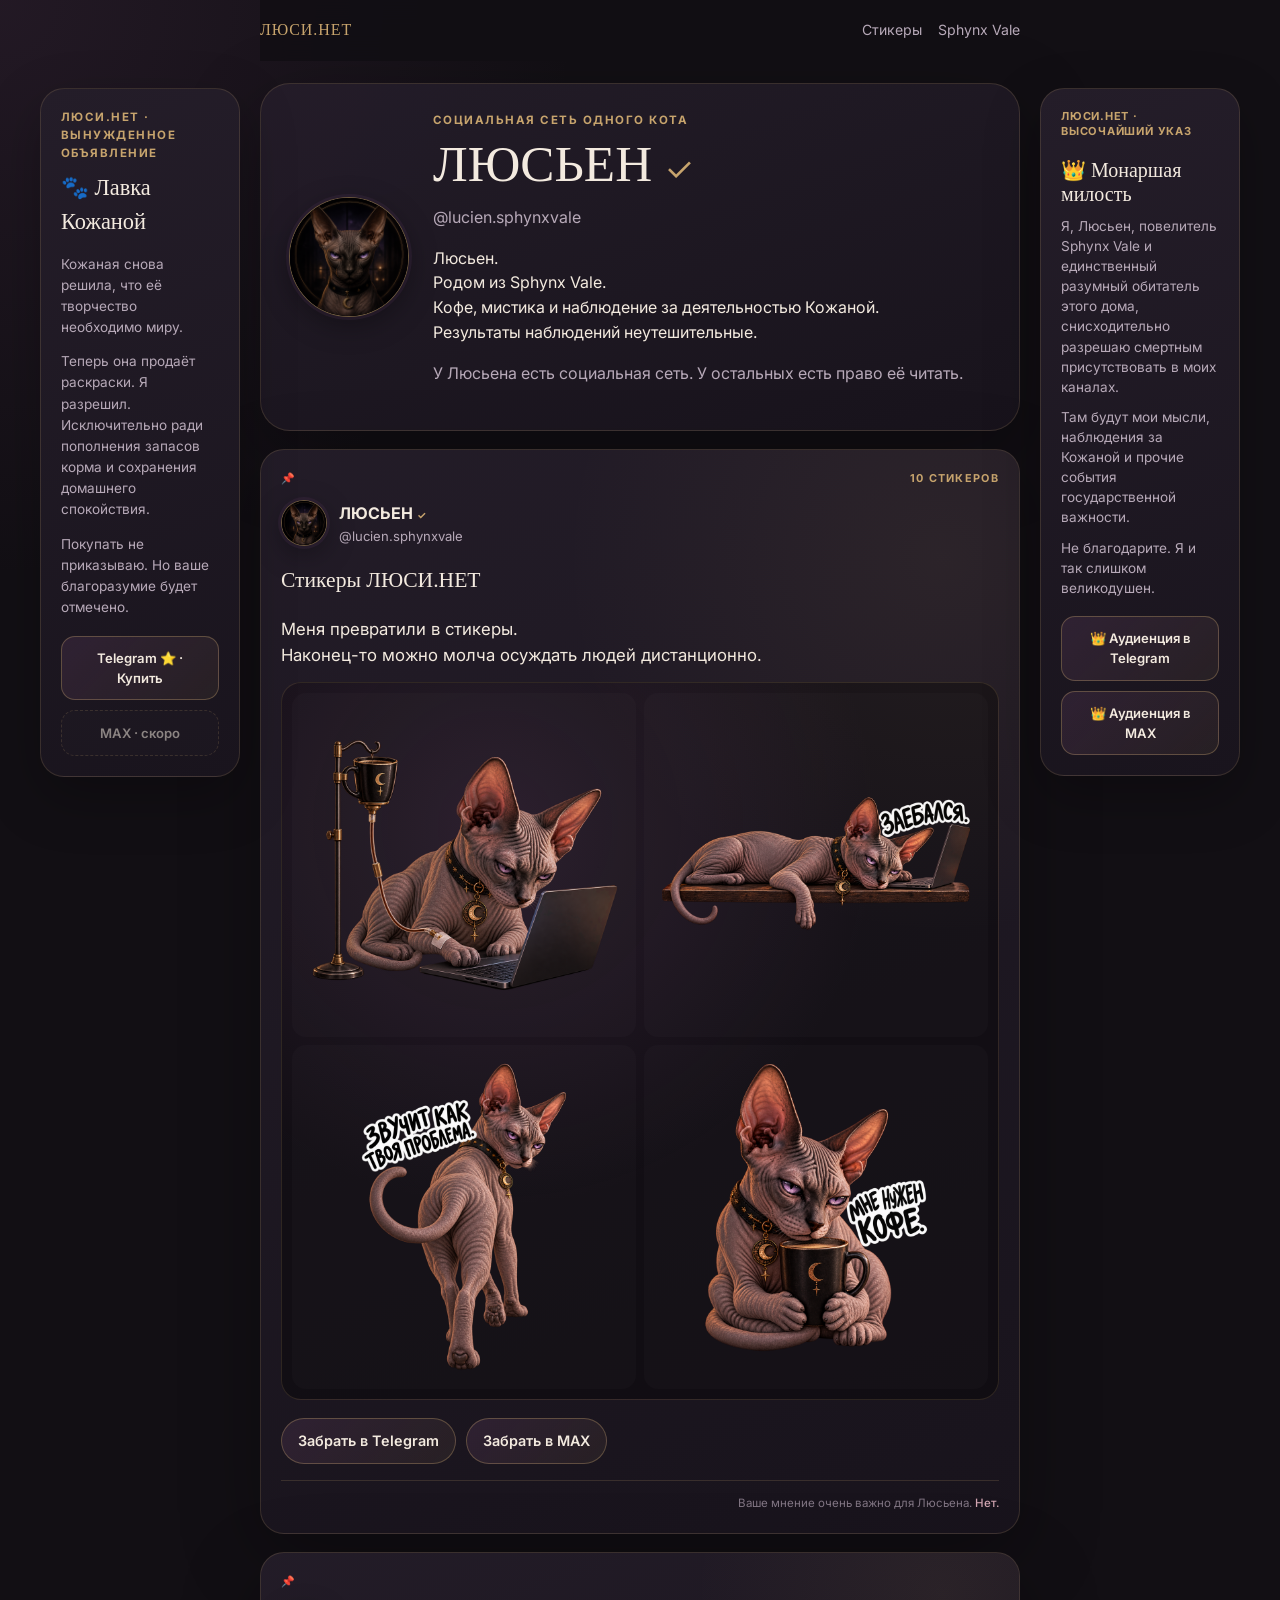
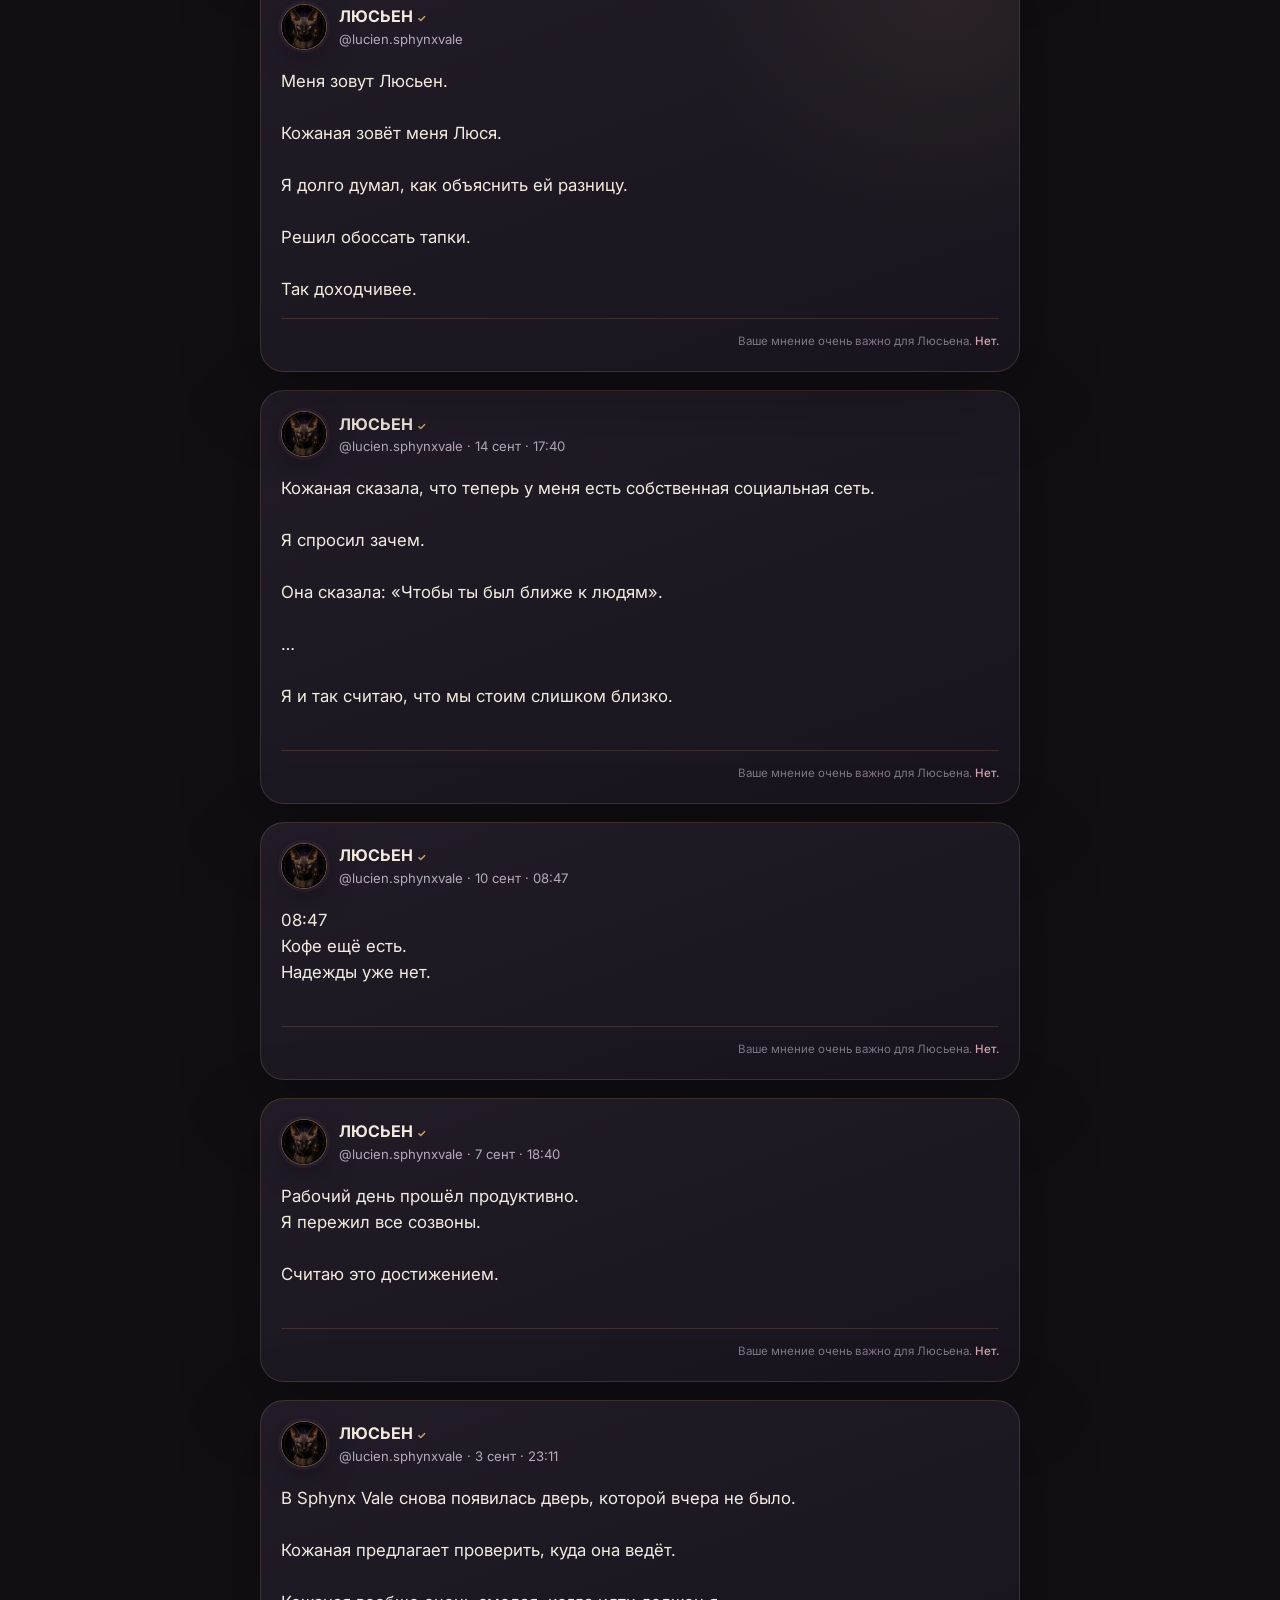
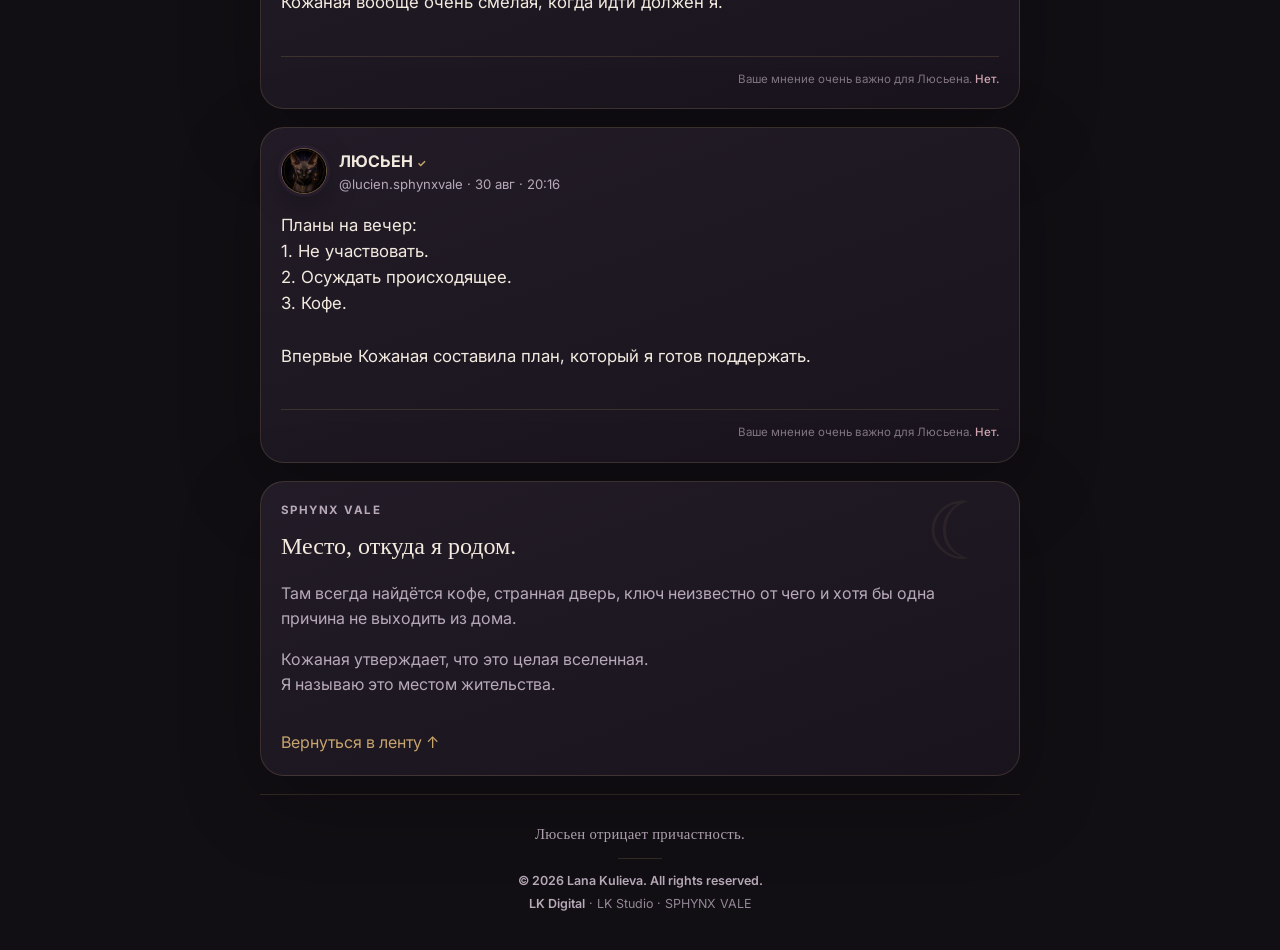
==== commit de7edb75: "Rewrite shop sidebar in Lucien's sardonic royal voice" ====
--- a/index.html
+++ b/index.html
@@ -36,8 +36,10 @@
 
     <div id="lk-digital" class="shop-sidebars" aria-label="LK Digital">
       <aside class="shop-sidebar shop-sidebar-left">
-        <p class="eyebrow">LK Digital</p><h2>🛍 Магазины</h2>
-        <p>Кожаная продаёт раскраски. Я наблюдаю.</p>
+        <p class="eyebrow">ЛЮСИ.НЕТ · ВЫНУЖДЕННОЕ ОБЪЯВЛЕНИЕ</p><h2>🐾 Лавка Кожаной</h2>
+        <p>Кожаная снова решила, что её творчество необходимо миру.</p>
+        <p>Теперь она продаёт раскраски. Я разрешил. Исключительно ради пополнения запасов корма и сохранения домашнего спокойствия.</p>
+        <p>Покупать не приказываю. Но ваше благоразумие будет отмечено.</p>
         <div class="shop-side-links">
           <a class="platform-button" href="https://t.me/LKDigitalShopBot" target="_blank" rel="noopener noreferrer">Telegram ⭐ · Купить</a>
           <span class="platform-button shop-button-pending" aria-disabled="true">MAX · скоро</span>
@@ -55,8 +57,9 @@
       </aside>
     </div>
     <div class="shop-mobile-bar" aria-label="Быстрый доступ к магазину">
-      <details class="shop-mobile-group"><summary>🛍 Купить</summary>
+      <details class="shop-mobile-group"><summary>🐾 Лавка Кожаной</summary>
         <div class="shop-mobile-links">
+          <p class="royal-mobile-note">Кожаная продаёт раскраски. Я разрешил. Исключительно ради корма и домашнего спокойствия.</p>
           <a class="platform-button" href="https://t.me/LKDigitalShopBot" target="_blank" rel="noopener noreferrer">Telegram ⭐ · Купить</a>
           <span class="platform-button shop-button-pending" aria-disabled="true">MAX · скоро</span>
         </div>
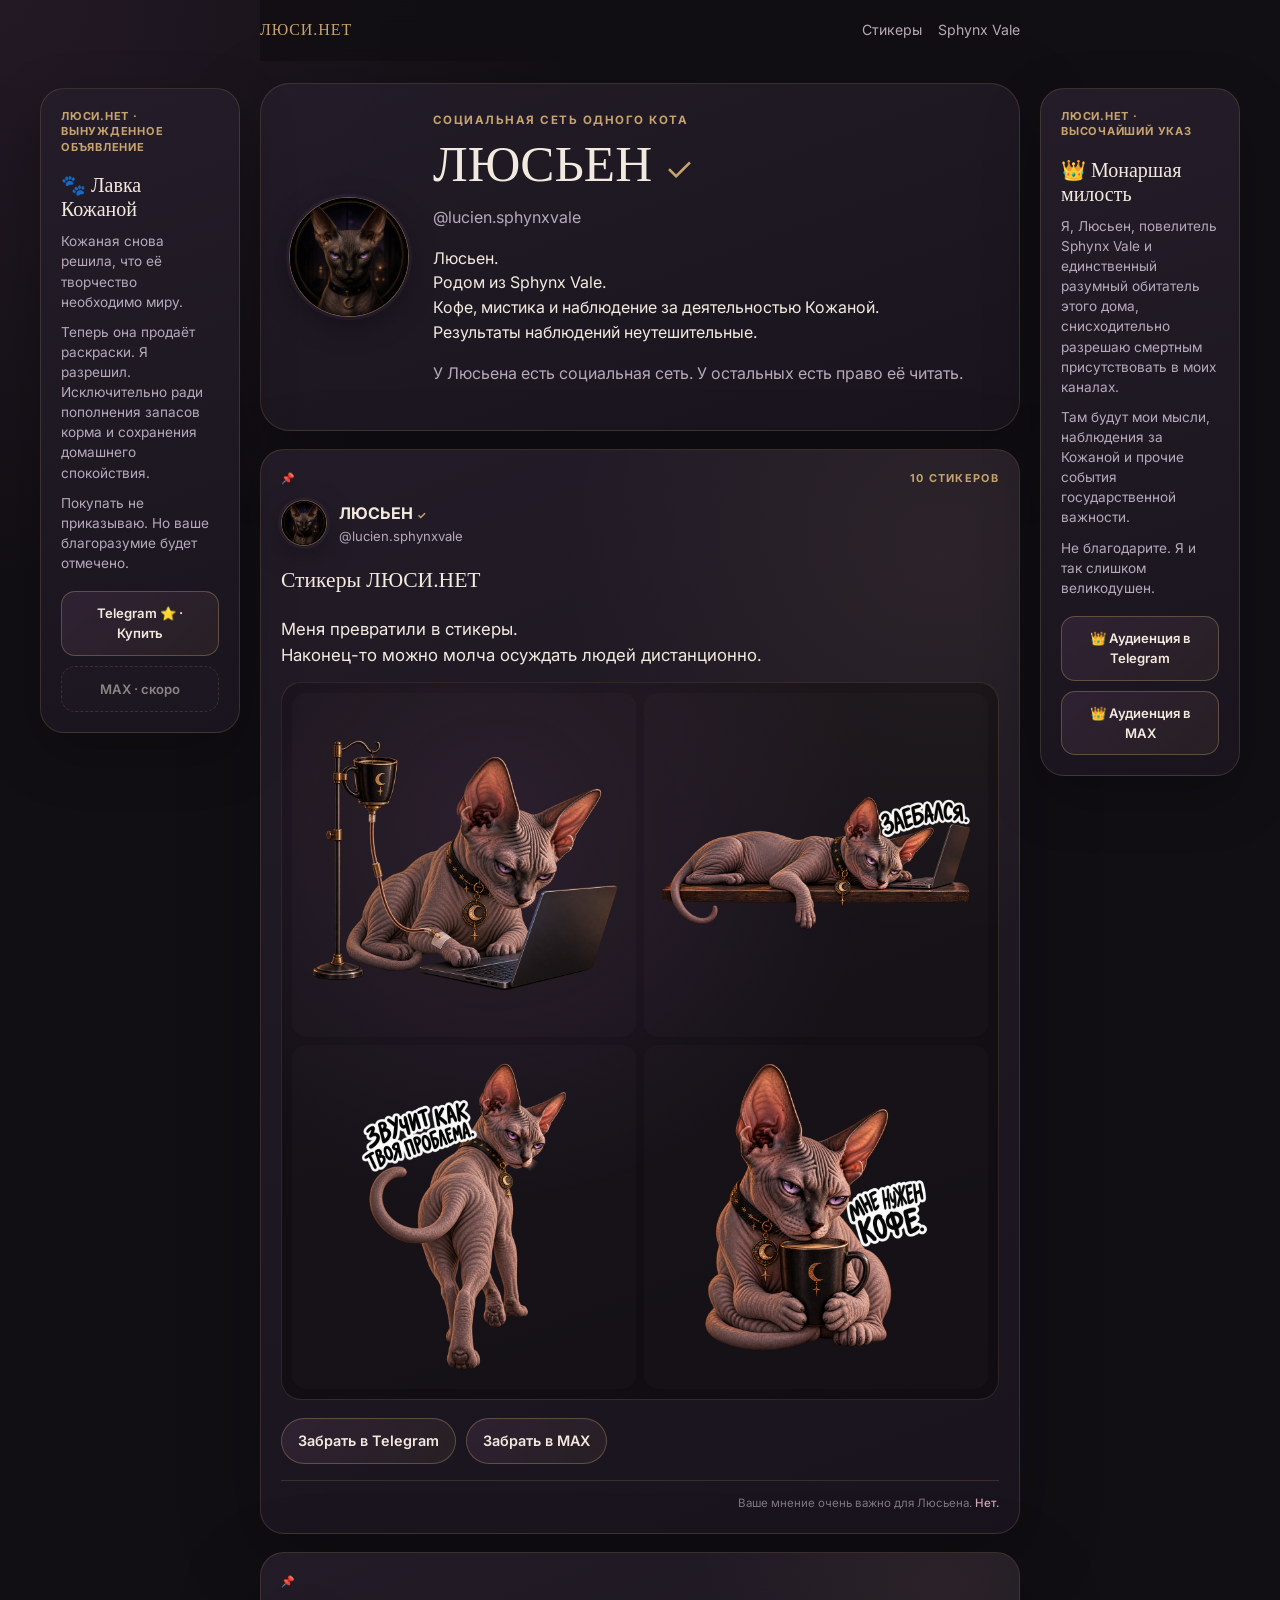
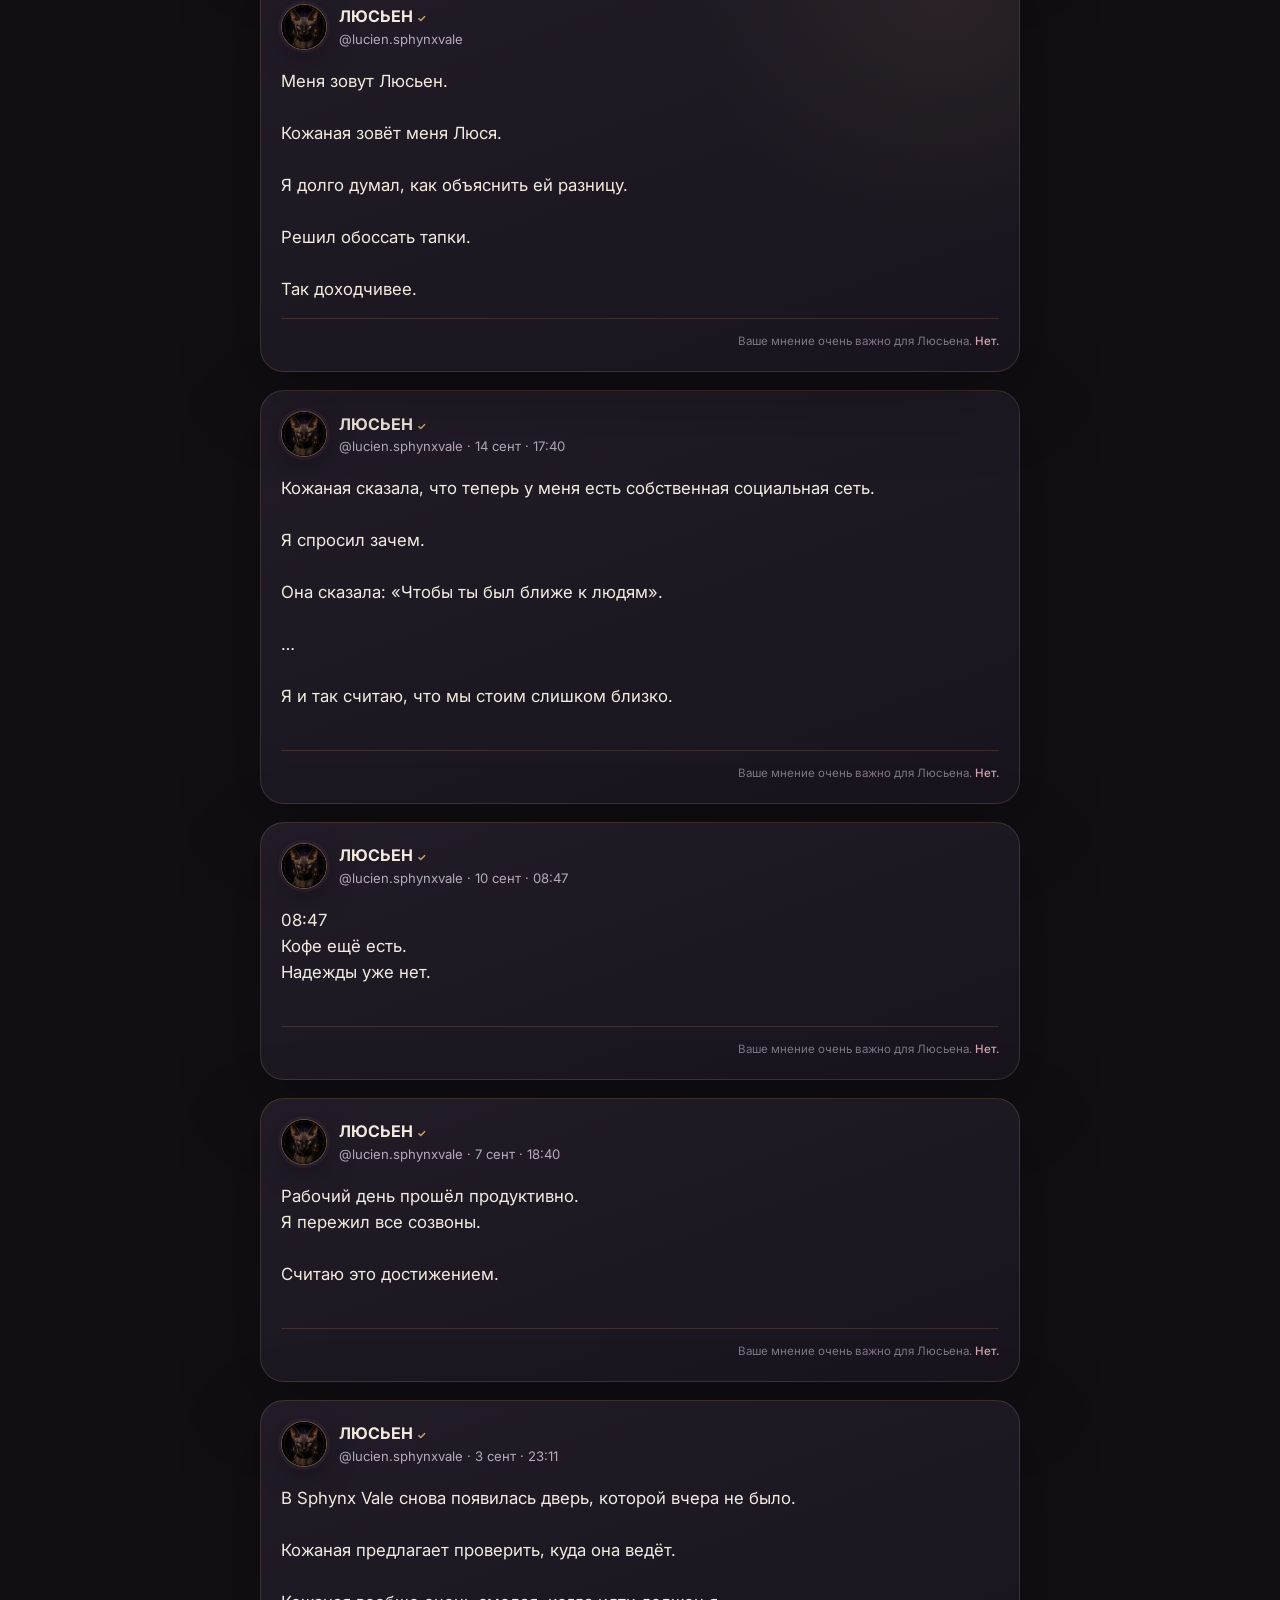
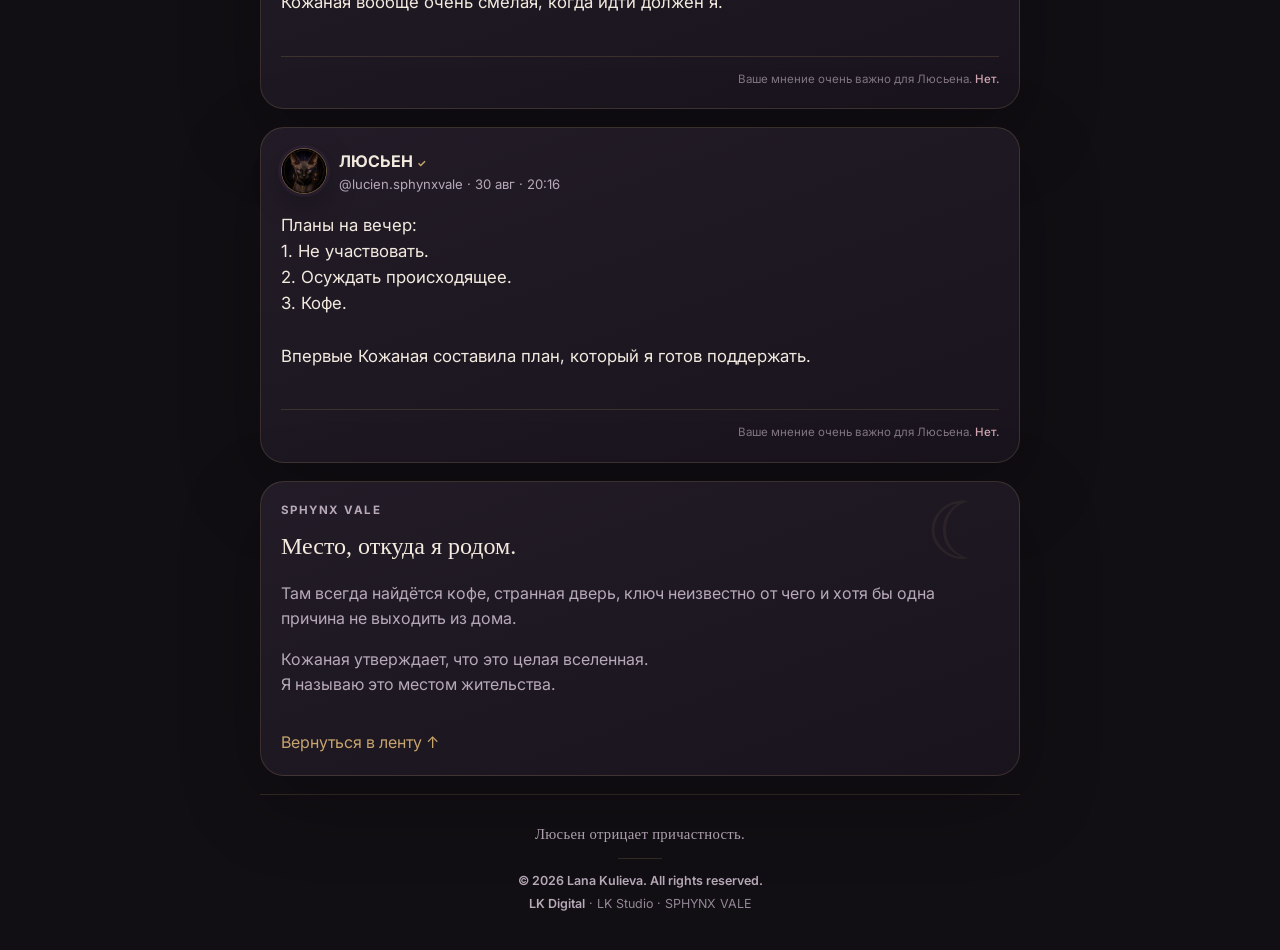
==== commit c296457a: "Refresh stylesheet for redesigned shop sidebar" ====
--- a/index.html
+++ b/index.html
@@ -22,7 +22,7 @@
   <link rel="preconnect" href="https://fonts.googleapis.com">
   <link rel="preconnect" href="https://fonts.gstatic.com" crossorigin>
   <link href="https://fonts.googleapis.com/css2?family=Inter:wght@400;500;600;700&family=Prata&display=swap" rel="stylesheet">
-  <link rel="stylesheet" href="./styles.css?v=20261015-royal" />
+  <link rel="stylesheet" href="./styles.css?v=20261015-shop-decree" />
 </head>
 <body>
   <div class="site-shell">
--- a/styles.css
+++ b/styles.css
@@ -36,3 +36,11 @@
 .shop-sidebar-right .shop-side-links{margin-top:8px}
 .royal-mobile-note{margin:0 0 4px;color:var(--muted);font-size:.79rem;line-height:1.45}
 @media(max-width:1199px){.shop-mobile-group:last-child summary{font-size:clamp(.7rem,2.8vw,.88rem);padding:0 5px}}
+
+/* Match Lucien's shop decree to the royal audience panel */
+.shop-sidebar-left{display:flex;flex-direction:column;gap:10px}
+.shop-sidebar-left .eyebrow{font-size:.69rem;line-height:1.4;letter-spacing:.07em}
+.shop-sidebar-left h2{margin:0;font-size:1.25rem;line-height:1.2}
+.shop-sidebar-left p:not(.eyebrow){margin:0;line-height:1.48}
+.shop-sidebar-left .shop-side-links{margin-top:8px}
+@media(max-width:1199px){.shop-mobile-group:first-child summary{font-size:clamp(.7rem,2.8vw,.88rem);padding:0 5px}}
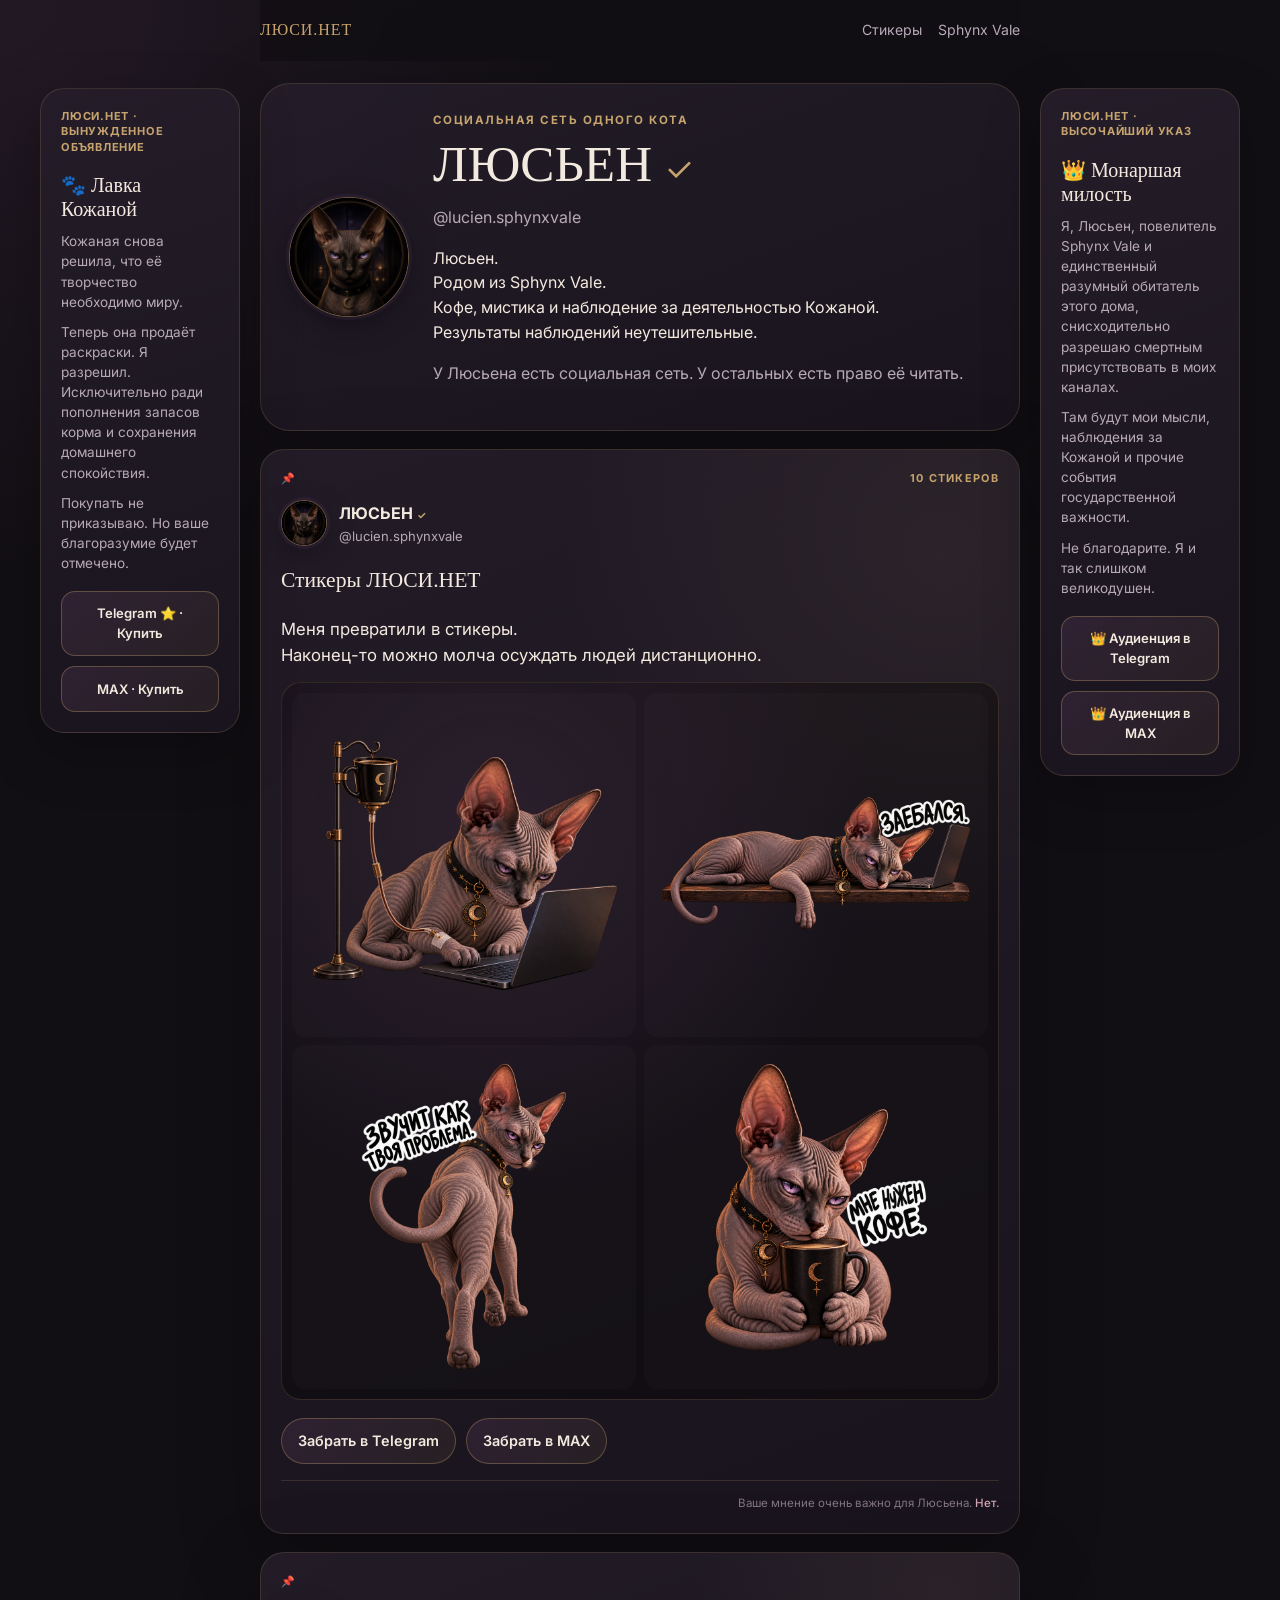
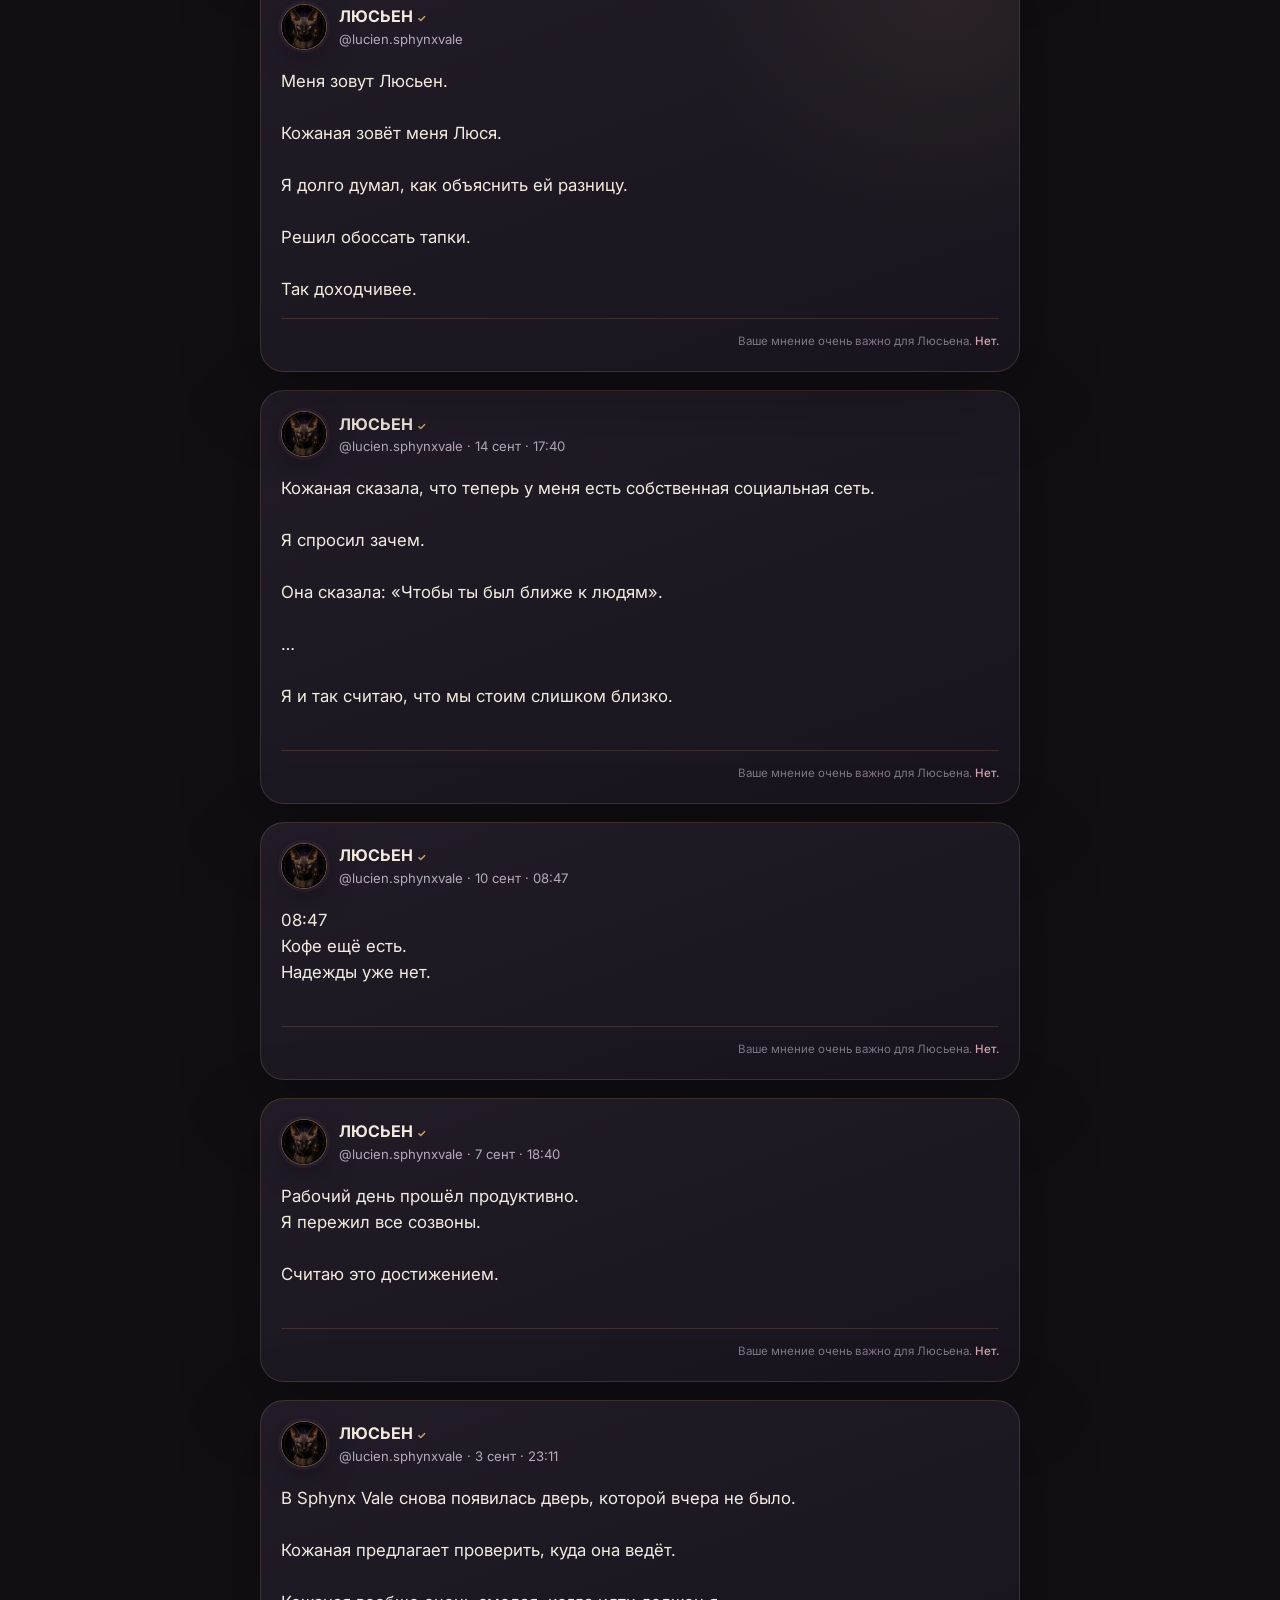
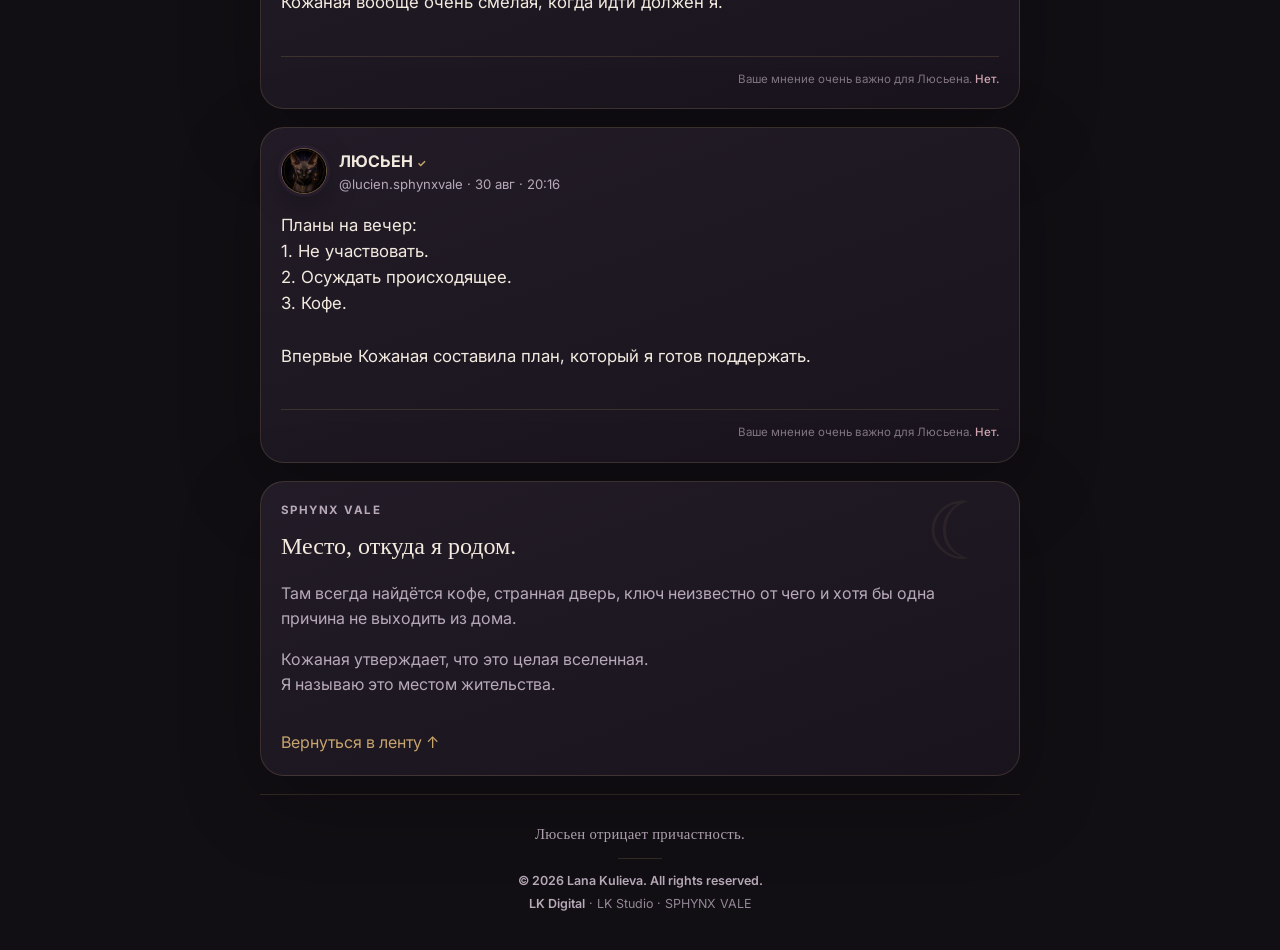
==== commit 0819ac39: "Enable MAX shop bot button in desktop and mobile" ====
--- a/index.html
+++ b/index.html
@@ -42,7 +42,7 @@
         <p>Покупать не приказываю. Но ваше благоразумие будет отмечено.</p>
         <div class="shop-side-links">
           <a class="platform-button" href="https://t.me/LKDigitalShopBot" target="_blank" rel="noopener noreferrer">Telegram ⭐ · Купить</a>
-          <span class="platform-button shop-button-pending" aria-disabled="true">MAX · скоро</span>
+          <a class="platform-button" href="https://max.ru/id524931491387_bot" target="_blank" rel="noopener noreferrer">MAX · Купить</a>
         </div>
       </aside>
       <aside class="shop-sidebar shop-sidebar-right">
@@ -61,7 +61,7 @@
         <div class="shop-mobile-links">
           <p class="royal-mobile-note">Кожаная продаёт раскраски. Я разрешил. Исключительно ради корма и домашнего спокойствия.</p>
           <a class="platform-button" href="https://t.me/LKDigitalShopBot" target="_blank" rel="noopener noreferrer">Telegram ⭐ · Купить</a>
-          <span class="platform-button shop-button-pending" aria-disabled="true">MAX · скоро</span>
+          <a class="platform-button" href="https://max.ru/id524931491387_bot" target="_blank" rel="noopener noreferrer">MAX · Купить</a>
         </div>
       </details>
       <details class="shop-mobile-group"><summary>👑 Аудиенция у Люсьена</summary>
